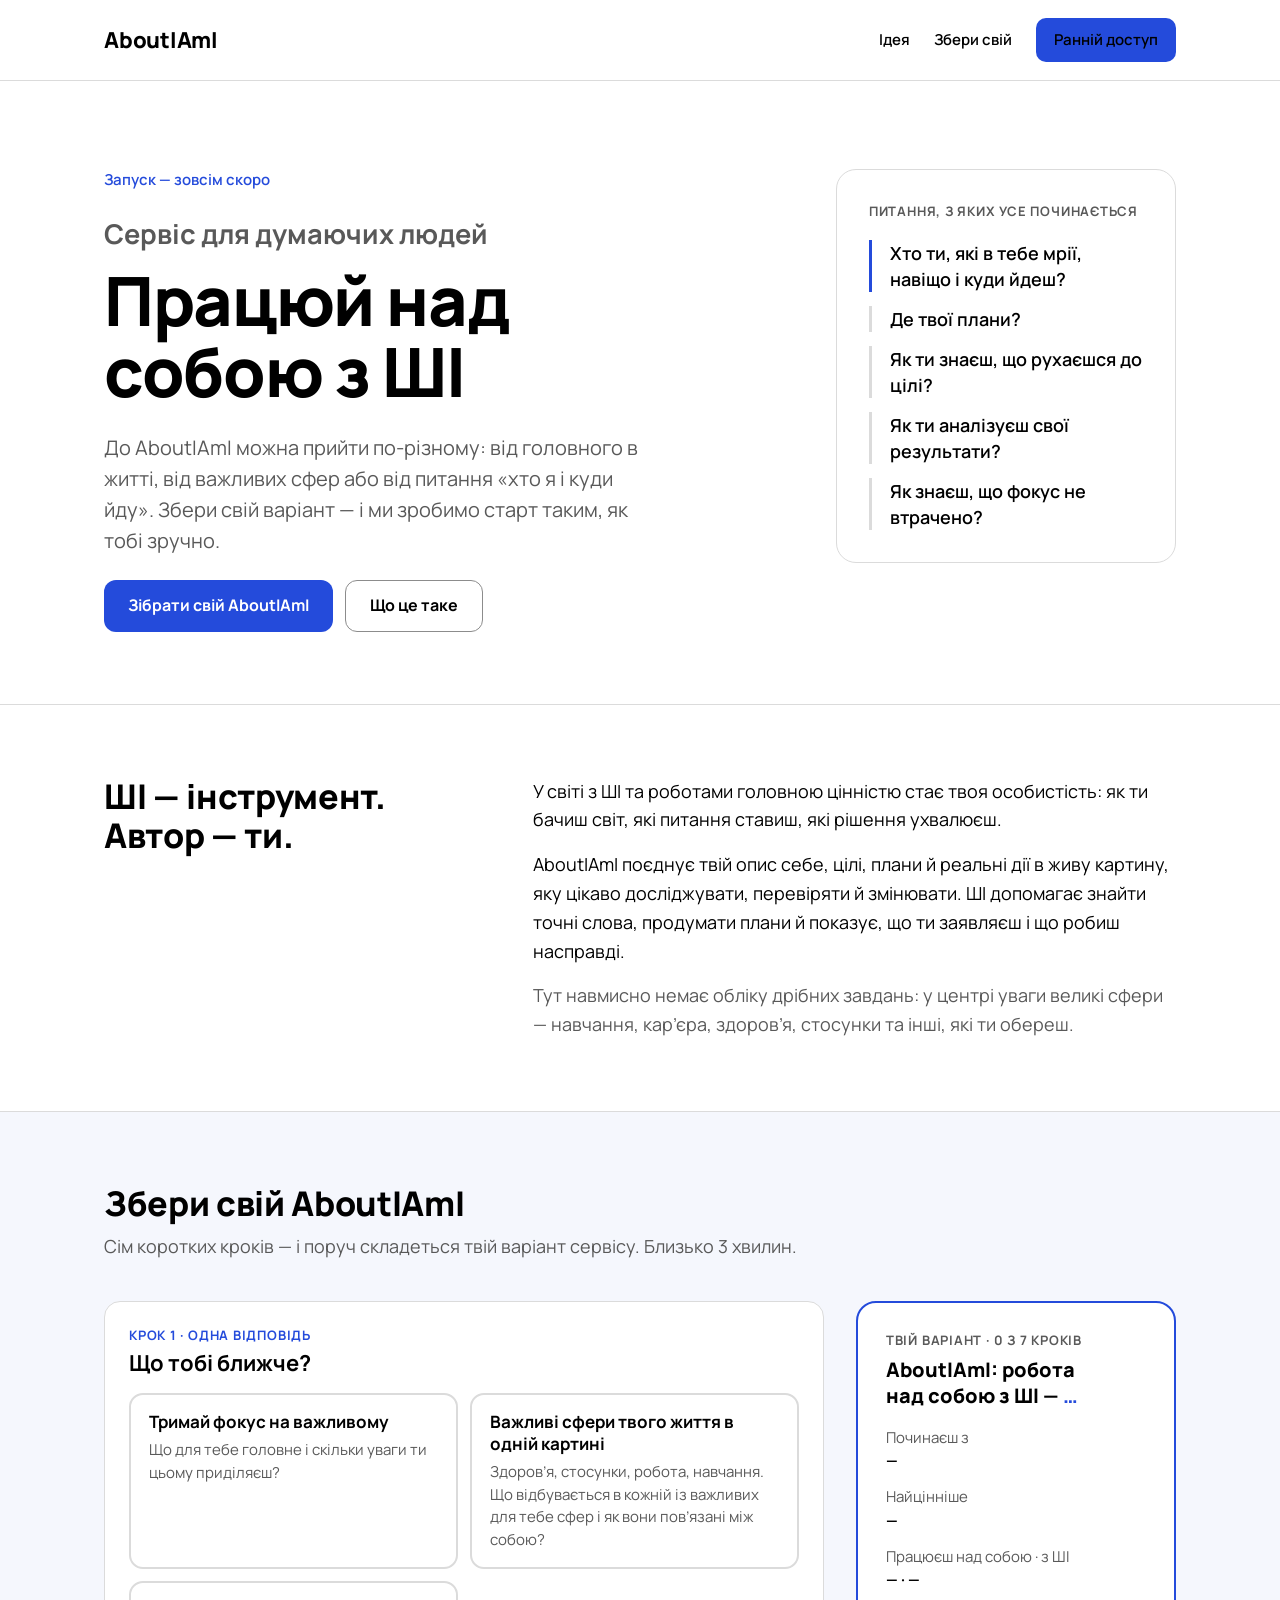
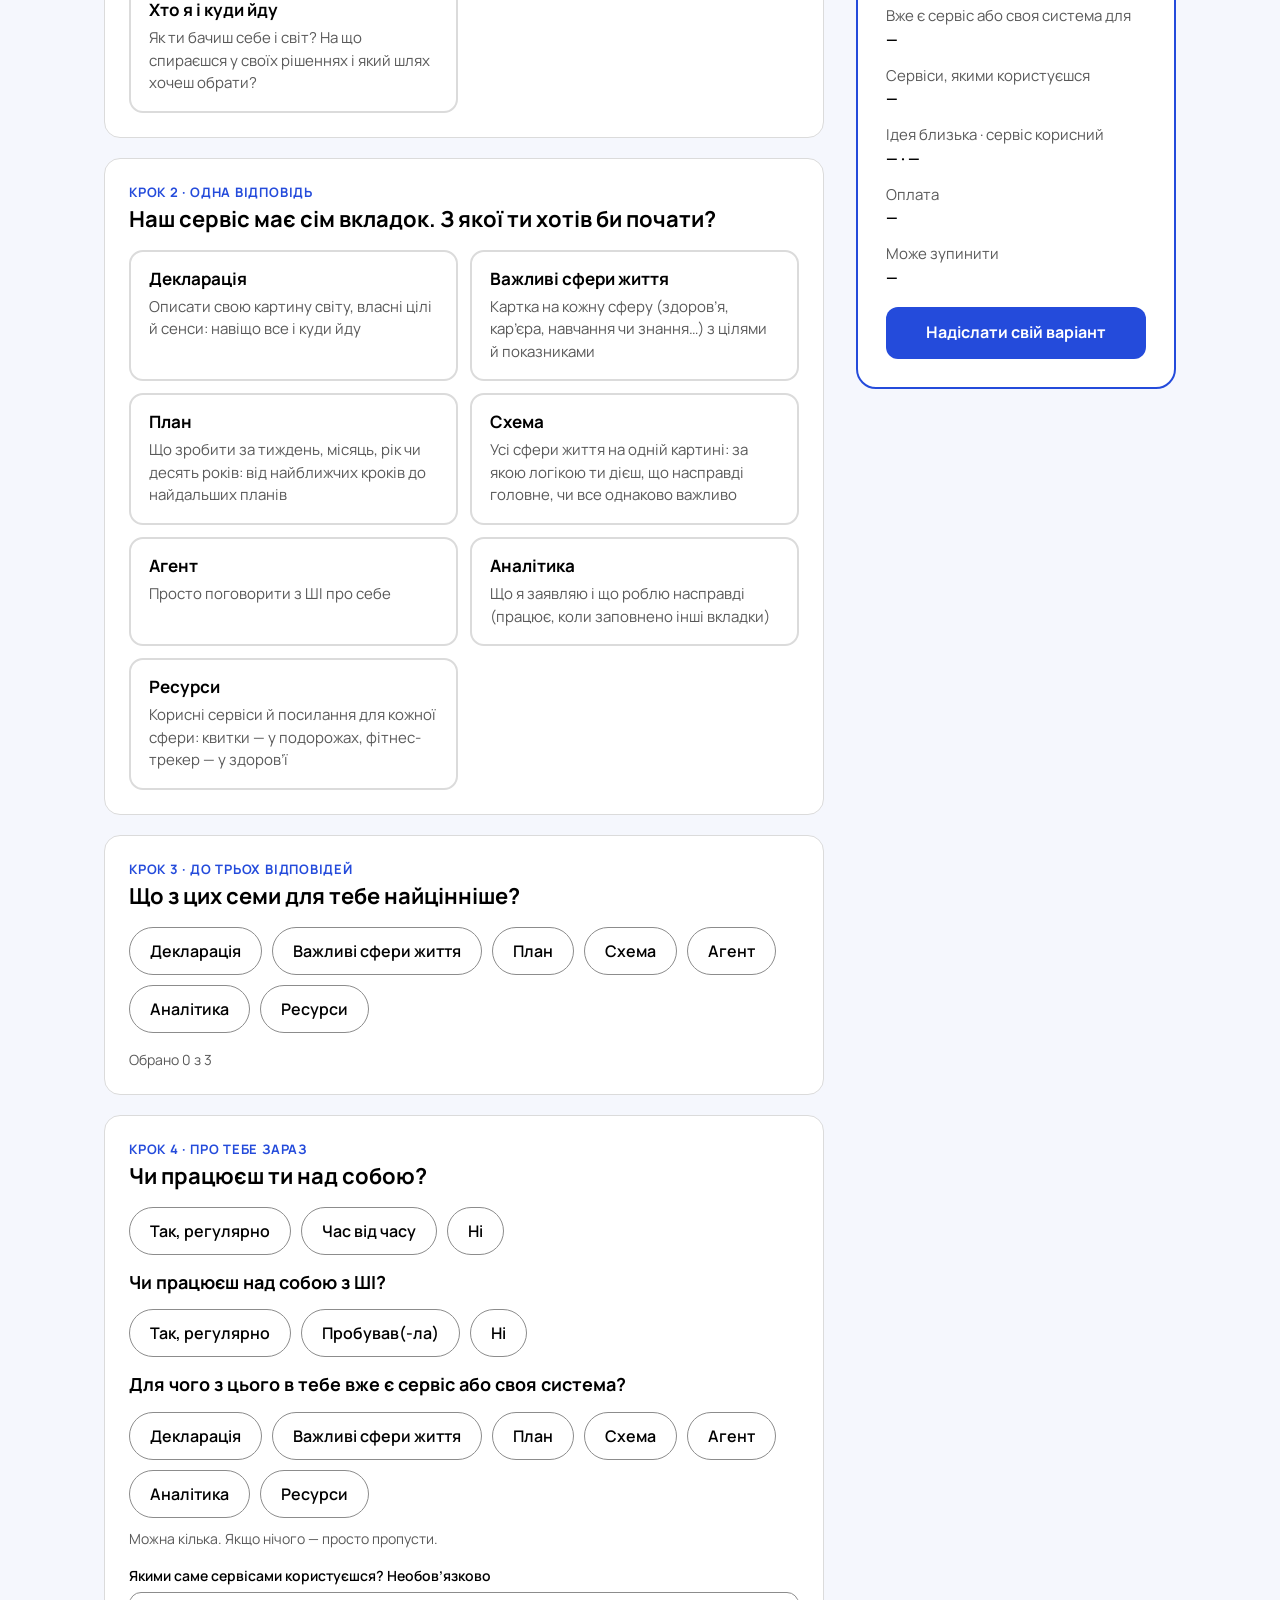
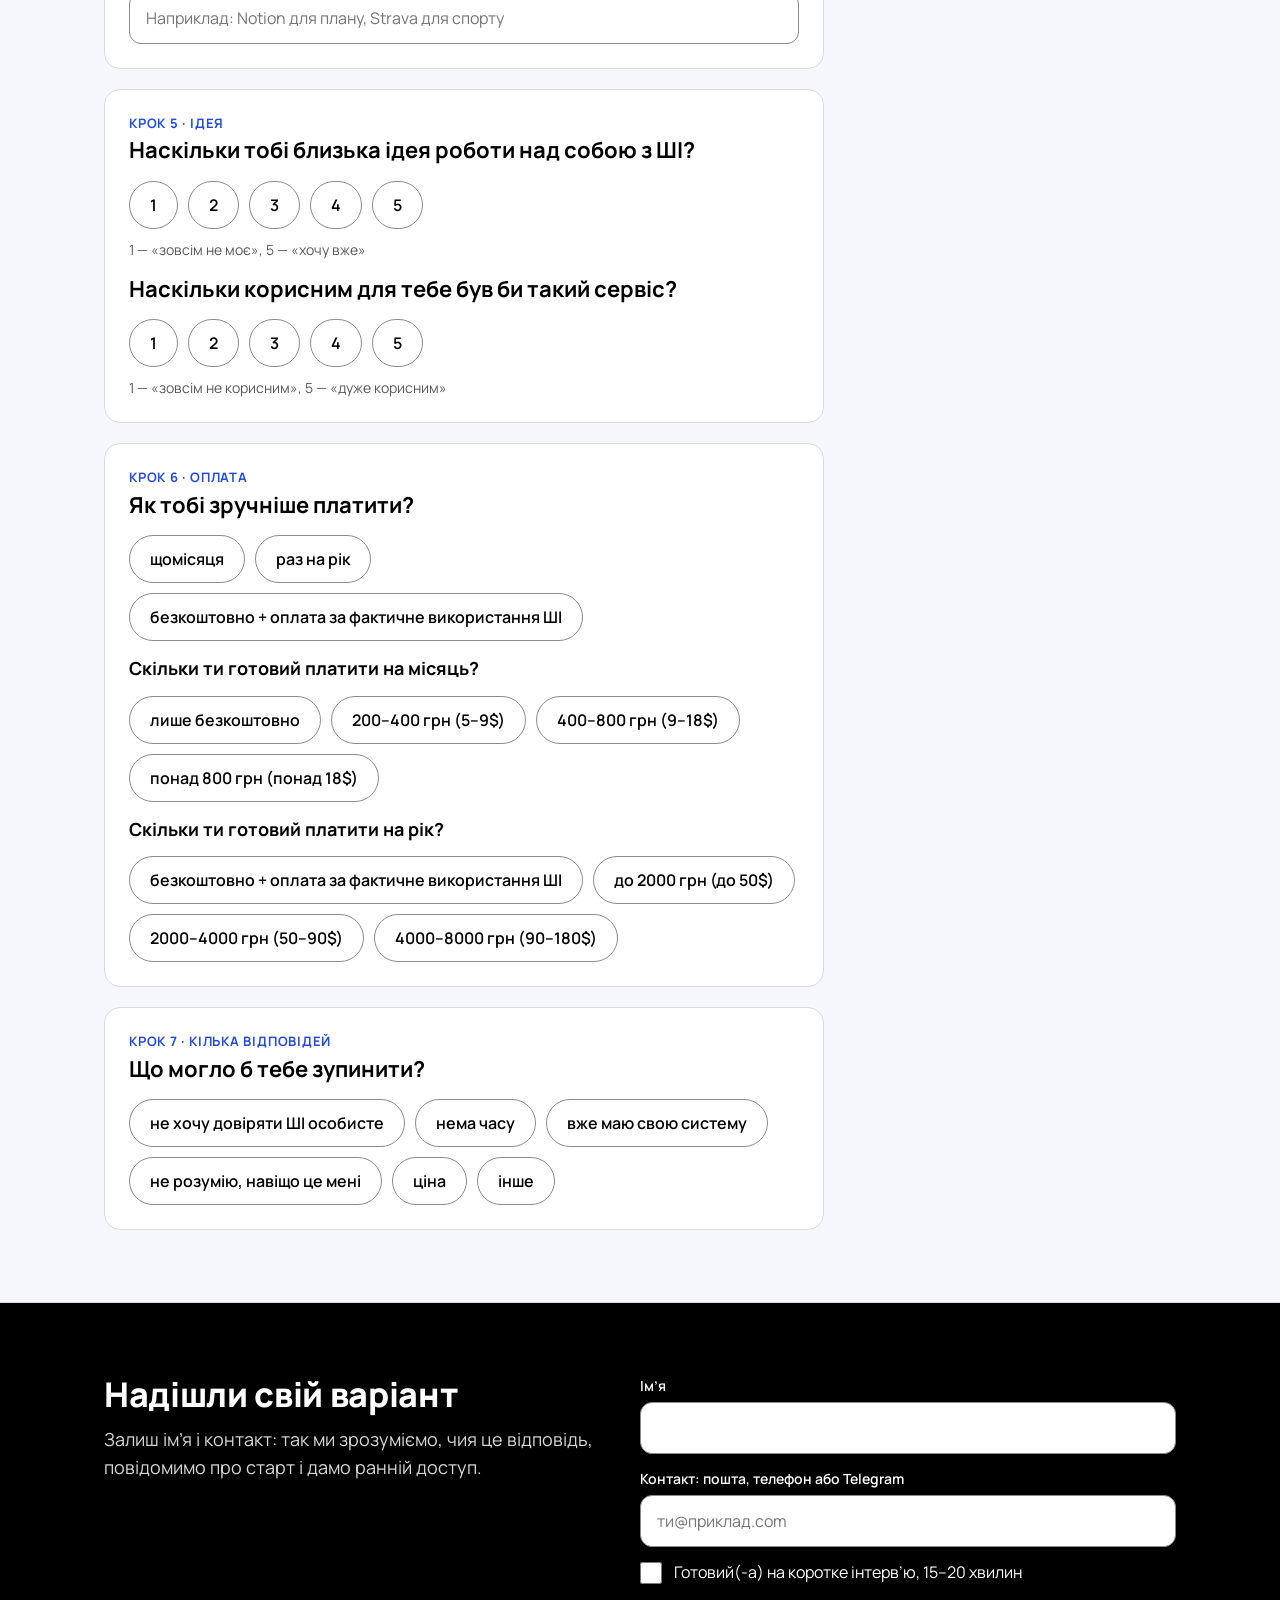
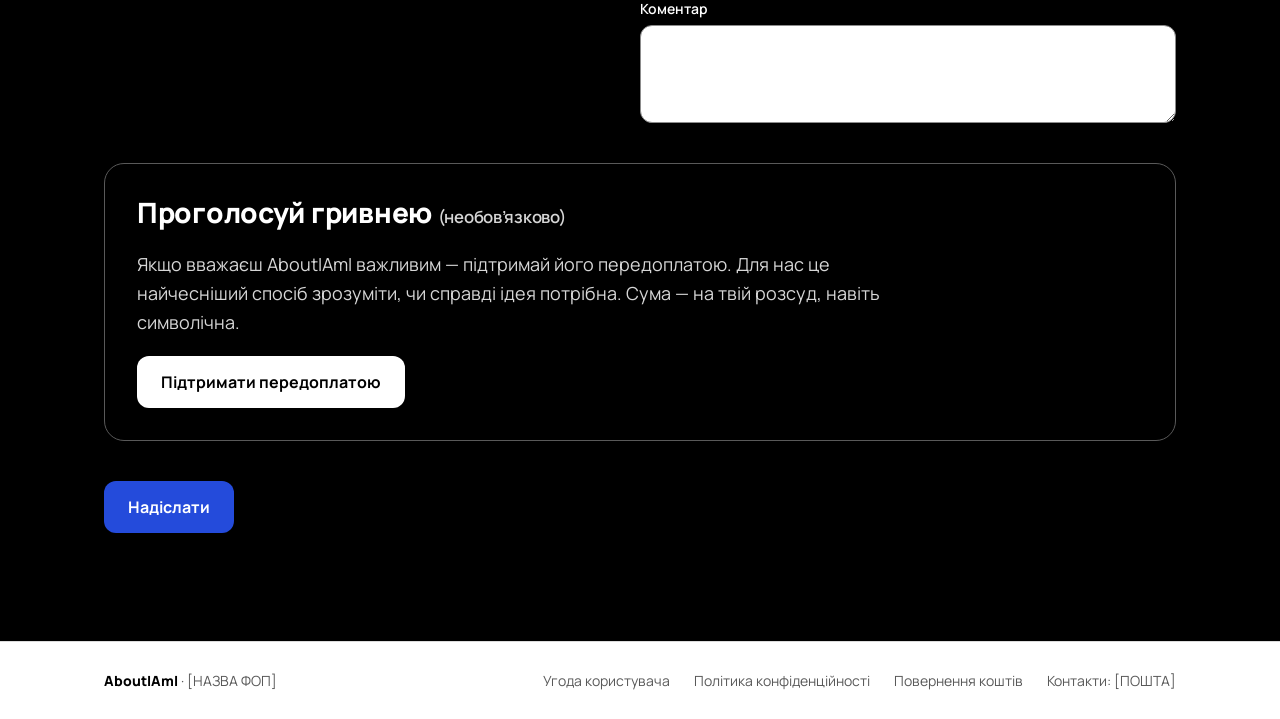
==== index.html @ 0b9e9962 "Add AboutIAmI landing page Co-Authored-By: Claude Fable 5.2 <noreply@anthropic.com> Claude-Session: " ====
<!doctype html>
<html lang="uk">
<head>
<meta charset="utf-8">
<meta name="viewport" content="width=device-width,initial-scale=1,viewport-fit=cover">
<meta name="description" content="AboutIAmI — сервіс роботи над собою з ШІ. Збери свій варіант за 3 хвилини.">
<style>[hidden]{display:none!important}img{max-width:100%}</style>
<title>Збери свій AboutIAmI</title>
<link rel="preconnect" href="https://fonts.googleapis.com">
<link rel="preconnect" href="https://fonts.gstatic.com" crossorigin>
<link rel="stylesheet" href="https://fonts.googleapis.com/css2?family=Manrope:wght@400;500;600;700;800&display=swap">
<style>
/* Одна колонка кроків + липка картка «Твій варіант» праворуч; чорна смуга відправки внизу. Один світлий вигляд, як у першій версії лендінгу. */
:root{
  color-scheme:light;
  --bg:#FFFFFF; --ink:#000000; --muted:#595959; --line:#DBDBDB; --line-strong:#8C8C8C;
  --accent:#244BDB; --accent-ink:#1A37A3; --accent-soft:#EEF2FD; --band:#F5F7FD;
  --danger:#C62828; --dark:#000000; --on-dark:#FFFFFF; --on-dark-muted:#D6D6D6; --dark-line:#595959;
  --ok:#1E7B4A;
  --font:"Manrope",system-ui,-apple-system,"Segoe UI",sans-serif;
}
*{box-sizing:border-box}
html{scroll-behavior:smooth}
@media (prefers-reduced-motion:reduce){html{scroll-behavior:auto}}
body{margin:0;background:var(--bg);color:var(--ink);font:16px/1.5 var(--font)}
a{color:var(--accent)}a:hover{color:var(--accent-ink)}
:focus-visible{outline:3px solid var(--accent);outline-offset:2px}
.wrap{max-width:1120px;margin:0 auto;padding-left:max(24px,env(safe-area-inset-left,0px));padding-right:max(24px,env(safe-area-inset-right,0px))}
h1,h2,h3,p{margin:0}
h1,h2,h3{text-wrap:balance}

.top{border-bottom:1px solid var(--line)}
.top .wrap{padding-block:18px;display:flex;flex-wrap:wrap;align-items:center;justify-content:space-between;gap:16px}
.logo{font-weight:800;font-size:22px;letter-spacing:-.01em;color:var(--ink);text-decoration:none}
.top nav{display:flex;flex-wrap:wrap;align-items:center;gap:24px;font-size:15px;font-weight:600}
.top nav a{color:var(--ink);text-decoration:none}
.btn{display:inline-flex;align-items:center;justify-content:center;min-height:52px;padding:0 24px;border-radius:12px;border:0;background:var(--accent);color:#FFFFFF;font:700 16px/1.2 var(--font);text-decoration:none;cursor:pointer}
.btn:hover{background:var(--accent-ink);color:#FFFFFF}
.btn.small{min-height:44px;padding:0 18px;border-radius:10px;font-size:15px;font-weight:600}
.btn.ghost{background:transparent;color:var(--ink);border:1px solid var(--line-strong)}
.btn.ghost:hover{background:var(--band);color:var(--ink)}
.btn[disabled]{opacity:.55;cursor:default}

.hero .wrap{padding-block:88px 72px;display:flex;flex-wrap:wrap;gap:56px;align-items:flex-start}
.hero-main{flex:999 1 520px;min-width:0;display:flex;flex-direction:column;gap:24px}
.eyebrow{font-size:15px;font-weight:600;color:var(--accent)}
.hero h1{font-size:clamp(40px,6vw,68px);line-height:1.05;font-weight:800;letter-spacing:-.02em}
.hero h1 span{display:block;margin-bottom:14px;font-size:.4em;line-height:1.3;font-weight:700;letter-spacing:0;color:var(--muted)}
.lead{font-size:20px;line-height:1.55;color:var(--muted);max-width:560px}
.row{display:flex;flex-wrap:wrap;gap:12px}
.qbox{flex:1 1 340px;min-width:0;border:1px solid var(--line);border-radius:20px;padding:32px;display:flex;flex-direction:column;gap:18px}
.label{font-size:13px;font-weight:700;letter-spacing:.06em;text-transform:uppercase;color:var(--muted)}
.qbox ul{margin:0;padding:0;list-style:none;display:flex;flex-direction:column;gap:14px;font-size:18px;line-height:1.45;font-weight:600}
.qbox li{padding-left:18px;border-left:3px solid var(--line)}
.qbox li:first-child{border-left-color:var(--accent)}

.idea{border-top:1px solid var(--line)}
.idea .wrap{padding-block:72px;display:flex;flex-wrap:wrap;gap:48px}
h2{font-size:34px;line-height:1.15;font-weight:800;letter-spacing:-.01em}
.idea h2{flex:1 1 300px}
.idea-text{flex:2 1 480px;min-width:0;display:flex;flex-direction:column;gap:16px;font-size:18px;line-height:1.6}
.muted{color:var(--muted)}

.build{background:var(--band);border-top:1px solid var(--line);border-bottom:1px solid var(--line)}
.build .wrap{padding-block:72px;display:flex;flex-direction:column;gap:40px}
.build-head{display:flex;flex-direction:column;gap:10px;max-width:720px}
.build-head p{font-size:18px;line-height:1.55;color:var(--muted)}
.cols{display:flex;flex-wrap:wrap;gap:32px;align-items:flex-start}
.steps{flex:999 1 560px;min-width:0;display:flex;flex-direction:column;gap:20px}
.step{background:var(--bg);border:1px solid var(--line);border-radius:16px;padding:24px;display:flex;flex-direction:column;gap:16px}
.step-k{font-size:13px;font-weight:700;letter-spacing:.06em;text-transform:uppercase;color:var(--accent);margin-bottom:4px}
h3{font-size:22px;line-height:1.25;font-weight:700}
h3.sub{font-size:18px}
.cards{display:grid;grid-template-columns:repeat(auto-fit,minmax(220px,1fr));gap:12px}
.card{min-height:44px;padding:16px 18px;border-radius:14px;font:inherit;text-align:left;cursor:pointer;display:flex;flex-direction:column;gap:6px;color:var(--ink);background:var(--bg);border:2px solid var(--line)}
.card strong{font-size:17px;line-height:1.3}
.card span{font-size:15px;line-height:1.5;color:var(--muted)}
.card[aria-pressed="true"]{background:var(--accent-soft);border-color:var(--accent)}
.chips{display:flex;flex-wrap:wrap;gap:10px}
.chip{min-height:48px;padding:8px 20px;border-radius:999px;font:600 16px/1.25 var(--font);cursor:pointer;background:var(--bg);color:var(--ink);border:1px solid var(--line-strong);text-align:left}
.chip[aria-pressed="true"]{background:var(--accent);color:#FFFFFF;border-color:var(--accent)}
.hint{font-size:14px;color:var(--muted)}
.desc{display:flex;flex-direction:column;gap:10px;font-size:16px;line-height:1.6;padding-top:4px}
.group{display:flex;flex-direction:column;gap:10px}

.mine{flex:1 1 320px;min-width:0;position:sticky;top:calc(24px + env(safe-area-inset-top,0px));background:var(--bg);border:2px solid var(--accent);border-radius:20px;padding:28px;display:flex;flex-direction:column;gap:18px}
.mine h3{font-size:20px;line-height:1.3;font-weight:800}
.mine dl{margin:0;display:flex;flex-direction:column;gap:14px;font-size:15px;line-height:1.45}
.mine dt{color:var(--muted)}
.mine dd{margin:2px 0 0;font-weight:700;overflow-wrap:anywhere}
.mine dd.warn{color:var(--danger)}

.send{background:var(--dark);color:var(--on-dark)}
.send .wrap{padding-block:72px;display:flex;flex-direction:column;gap:48px}
.send-top{display:flex;flex-wrap:wrap;gap:40px;align-items:flex-start}
.send-intro{flex:1 1 380px;min-width:0;display:flex;flex-direction:column;gap:12px}
.send-intro p{font-size:18px;line-height:1.55;color:var(--on-dark-muted)}
.send-all{display:flex;flex-direction:column;gap:40px}
.fields{flex:1 1 420px;min-width:0;display:flex;flex-direction:column;gap:14px}
.send-row{display:flex;flex-direction:column;gap:12px;align-items:flex-start}
.pay h2 .opt{font-size:.6em;font-weight:600;color:var(--on-dark-muted);white-space:nowrap}
.field{display:flex;flex-direction:column;gap:6px}
.field label{font-size:14px;font-weight:600}
.field input[type=text],.field textarea,.plain-input{min-height:52px;padding:12px 16px;border-radius:12px;border:1px solid var(--line-strong);background:#FFFFFF;color:#000000;font:inherit;font-size:16px;width:100%}
.field textarea{resize:vertical}
.field .err{font-size:14px;color:#FF8A80;font-weight:600}
.field input[aria-invalid="true"]{border:2px solid #FF8A80}
.check{display:flex;gap:12px;align-items:flex-start;font-size:16px;line-height:1.45;cursor:pointer}
.check input{width:22px;height:22px;margin:1px 0 0;flex:none;accent-color:var(--accent)}
.hp{position:absolute;left:-9999px;width:1px;height:1px;overflow:hidden}
.status{font-size:16px;font-weight:600;min-height:24px}
.status.ok{color:#8FE3B4}
.status.bad{color:#FF8A80}
.pay{border:1px solid var(--dark-line);border-radius:20px;padding:32px;display:flex;flex-direction:column;gap:20px}
.pay h2{font-size:28px;line-height:1.2}
.pay p{font-size:18px;line-height:1.6;color:var(--on-dark-muted);max-width:760px}
.btn.light{background:#FFFFFF;color:#000000}
.btn.light:hover{background:#E8E8E8;color:#000000}
.pay-form{display:flex;flex-wrap:wrap;gap:14px;align-items:flex-end}
.pay-form .field{flex:0 1 260px;min-width:0}
.pay .pay-thanks{font-size:20px;font-weight:700;color:#8FE3B4}

footer{border-top:1px solid var(--line)}
footer .wrap{padding-block:28px;display:flex;flex-wrap:wrap;gap:12px 28px;justify-content:space-between;font-size:14px;color:var(--muted)}
footer strong{color:var(--ink);font-weight:800}
footer nav{display:flex;flex-wrap:wrap;gap:12px 24px}
@media (max-width:640px){
  .hero .wrap{padding-block:48px 40px;gap:32px}
  .idea .wrap,.build .wrap,.send .wrap{padding-block:48px}
  h2{font-size:28px}
  .qbox,.pay,.mine{padding:22px}
  .step{padding:18px}
  .mine{position:static}
}
</style>

</head>
<body>
<header class="top">
  <div class="wrap">
    <a class="logo" href="#top">AboutIAmI</a>
    <nav aria-label="Розділи сторінки">
      <a href="#idea">Ідея</a>
      <a href="#build">Збери свій</a>
      <a class="btn small" href="#send">Ранній доступ</a>
    </nav>
  </div>
</header>

<main id="top">
  <section class="hero">
    <div class="wrap">
      <div class="hero-main">
        <p class="eyebrow">Запуск — зовсім скоро</p>
        <h1><span>Сервіс для думаючих людей</span>Працюй над собою з ШІ</h1>
        <p class="lead">До AboutIAmI можна прийти по-різному: від головного в житті, від важливих сфер або від питання «хто я і куди йду». Збери свій варіант — і ми зробимо старт таким, як тобі зручно.</p>
        <div class="row">
          <a class="btn" href="#build">Зібрати свій AboutIAmI</a>
          <a class="btn ghost" href="#idea">Що це таке</a>
        </div>
      </div>
      <div class="qbox">
        <p class="label">Питання, з яких усе починається</p>
        <ul>
          <li>Хто ти, які в тебе мрії, навіщо і куди йдеш?</li>
          <li>Де твої плани?</li>
          <li>Як ти знаєш, що рухаєшся до цілі?</li>
          <li>Як ти аналізуєш свої результати?</li>
          <li>Як знаєш, що фокус не втрачено?</li>
        </ul>
      </div>
    </div>
  </section>

  <section class="idea" id="idea">
    <div class="wrap">
      <h2>ШІ — інструмент.<br>Автор — ти.</h2>
      <div class="idea-text">
        <p>У світі з ШІ та роботами головною цінністю стає твоя особистість: як ти бачиш світ, які питання ставиш, які рішення ухвалюєш.</p>
        <p>AboutIAmI поєднує твій опис себе, цілі, плани й реальні дії в живу картину, яку цікаво досліджувати, перевіряти й змінювати. ШІ допомагає знайти точні слова, продумати плани й показує, що ти заявляєш і що робиш насправді.</p>
        <p class="muted">Тут навмисно немає обліку дрібних завдань: у центрі уваги великі сфери — навчання, кар’єра, здоров’я, стосунки та інші, які ти обереш.</p>
      </div>
    </div>
  </section>

  <section class="build" id="build">
    <div class="wrap">
      <div class="build-head">
        <h2>Збери свій AboutIAmI</h2>
        <p>Сім коротких кроків — і поруч складеться твій варіант сервісу. Близько 3 хвилин.</p>
      </div>
      <div class="cols">
        <div class="steps">

          <div class="step">
            <div><p class="step-k">Крок 1 · одна відповідь</p><h3>Що тобі ближче?</h3></div>
            <div class="cards" role="group" aria-label="Що тобі ближче" id="g-framing"></div>
            <div class="desc" id="framing-desc" hidden><p id="fd1"></p><p class="muted" id="fd2"></p></div>
          </div>

          <div class="step">
            <div><p class="step-k">Крок 2 · одна відповідь</p><h3>Наш сервіс має сім вкладок. З якої ти хотів би почати?</h3></div>
            <div class="cards" role="group" aria-label="Вкладка для старту" id="g-start"></div>
          </div>

          <div class="step">
            <div><p class="step-k">Крок 3 · до трьох відповідей</p><h3>Що з цих семи для тебе найцінніше?</h3></div>
            <div class="chips" role="group" aria-label="Найцінніше" id="g-values"></div>
            <p class="hint">Обрано <span id="values-count">0</span> з 3</p>
          </div>

          <div class="step">
            <div><p class="step-k">Крок 4 · про тебе зараз</p><h3>Чи працюєш ти над собою?</h3></div>
            <div class="chips" role="group" aria-label="Чи працюєш над собою" id="g-work"></div>
            <h3 class="sub">Чи працюєш над собою з ШІ?</h3>
            <div class="chips" role="group" aria-label="Чи працюєш над собою з ШІ" id="g-workai"></div>
            <h3 class="sub">Для чого з цього в тебе вже є сервіс або своя система?</h3>
            <div class="group">
              <div class="chips" role="group" aria-label="Для чого вже є сервіс" id="g-have"></div>
              <p class="hint">Можна кілька. Якщо нічого — просто пропусти.</p>
            </div>
            <div class="field">
              <label for="have-text" class="hint" style="font-weight:600;color:var(--ink)">Якими саме сервісами користуєшся? Необов’язково</label>
              <input class="plain-input" id="have-text" type="text" maxlength="300" placeholder="Наприклад: Notion для плану, Strava для спорту" autocomplete="off">
            </div>
          </div>

          <div class="step">
            <div><p class="step-k">Крок 5 · ідея</p><h3>Наскільки тобі близька ідея роботи над собою з ШІ?</h3></div>
            <div class="group">
              <div class="chips" role="group" aria-label="Близькість ідеї від 1 до 5" id="g-close"></div>
              <p class="hint">1 — «зовсім не моє», 5 — «хочу вже»</p>
            </div>
            <h3>Наскільки корисним для тебе був би такий сервіс?</h3>
            <div class="group">
              <div class="chips" role="group" aria-label="Корисність сервісу від 1 до 5" id="g-useful"></div>
              <p class="hint">1 — «зовсім не корисним», 5 — «дуже корисним»</p>
            </div>
          </div>

          <div class="step">
            <div><p class="step-k">Крок 6 · оплата</p><h3>Як тобі зручніше платити?</h3></div>
            <div class="chips" role="group" aria-label="Як зручніше платити" id="g-payhow"></div>
            <h3 class="sub">Скільки ти готовий платити на місяць?</h3>
            <div class="chips" role="group" aria-label="Скільки на місяць" id="g-paymonth"></div>
            <h3 class="sub">Скільки ти готовий платити на рік?</h3>
            <div class="chips" role="group" aria-label="Скільки на рік" id="g-payyear"></div>
          </div>

          <div class="step">
            <div><p class="step-k">Крок 7 · кілька відповідей</p><h3>Що могло б тебе зупинити?</h3></div>
            <div class="chips" role="group" aria-label="Що могло б зупинити" id="g-stops"></div>
          </div>

        </div>

        <aside class="mine" aria-label="Твій варіант">
          <div>
            <p class="label" style="margin-bottom:6px">Твій варіант · <span id="done-count">0</span> з 7 кроків</p>
            <h3>AboutIAmI: робота над собою з ШІ — <span id="sum-framing" style="color:var(--accent)">…</span></h3>
          </div>
          <dl>
            <div><dt>Починаєш з</dt><dd id="sum-start">—</dd></div>
            <div><dt>Найцінніше</dt><dd id="sum-values">—</dd></div>
            <div><dt>Працюєш над собою · з ШІ</dt><dd id="sum-work">—</dd></div>
            <div><dt>Вже є сервіс або своя система для</dt><dd id="sum-have">—</dd></div>
            <div><dt>Сервіси, якими користуєшся</dt><dd id="sum-havetext">—</dd></div>
            <div><dt>Ідея близька · сервіс корисний</dt><dd id="sum-scales">—</dd></div>
            <div><dt>Оплата</dt><dd id="sum-pay">—</dd></div>
            <div><dt>Може зупинити</dt><dd id="sum-stops">—</dd></div>
          </dl>
          <a class="btn" href="#send">Надіслати свій варіант</a>
        </aside>
      </div>
    </div>
  </section>

  <section class="send" id="send">
    <div class="wrap">
      <form class="send-all" id="send-form" novalidate>
      <div class="send-top">
        <div class="send-intro">
          <h2>Надішли свій варіант</h2>
          <p>Залиш ім’я і контакт: так ми зрозуміємо, чия це відповідь, повідомимо про старт і дамо ранній доступ.</p>
        </div>
        <div class="fields">
          <div class="field">
            <label for="name">Ім’я</label>
            <input id="name" type="text" maxlength="120" autocomplete="name" aria-describedby="name-err">
            <span class="err" id="name-err" hidden>Напиши, як до тебе звертатися.</span>
          </div>
          <div class="field">
            <label for="contact">Контакт: пошта, телефон або Telegram</label>
            <input id="contact" type="text" maxlength="160" placeholder="ти@приклад.com" autocomplete="email" aria-describedby="contact-err">
            <span class="err" id="contact-err" hidden>Залиш контакт, щоб ми могли з тобою зв’язатися.</span>
          </div>
          <label class="check" for="interview">
            <input id="interview" type="checkbox">
            <span>Готовий(-а) на коротке інтерв’ю, 15–20 хвилин</span>
          </label>
          <div class="field">
            <label for="comment">Коментар</label>
            <textarea id="comment" rows="3" maxlength="2000"></textarea>
          </div>
          <div class="hp" aria-hidden="true"><label for="website">Не заповнюй це поле</label><input id="website" type="text" tabindex="-1" autocomplete="off"></div>
        </div>
      </div>

      <div class="pay">
        <h2>Проголосуй гривнею <span class="opt">(необов’язково)</span></h2>
        <p>Якщо вважаєш AboutIAmI важливим — підтримай його передоплатою. Для нас це найчесніший спосіб зрозуміти, чи справді ідея потрібна. Сума — на твій розсуд, навіть символічна.</p>
        <div id="pay-start"><button class="btn light" type="button" id="pay-open">Підтримати передоплатою</button></div>
        <div class="pay-form" id="pay-form" hidden>
          <div class="field">
            <label for="pay-amount">Сума, грн</label>
            <input id="pay-amount" type="text" inputmode="numeric" maxlength="7" autocomplete="off" aria-describedby="pay-err">
            <span class="err" id="pay-err" hidden>Вкажи суму в гривнях — число більше нуля.</span>
          </div>
          <div><button class="btn light" type="button" id="pay-go">Оплатити</button></div>
        </div>
        <p class="pay-thanks" id="pay-thanks" role="status" hidden>Дякуємо! Ваша спроба оплатити зарахована як голос гривнею! Гроші не списано.</p>
      </div>

      <div class="send-row">
        <button class="btn" type="submit" id="send-btn">Надіслати</button>
        <p class="status" id="status" role="status" aria-live="polite"></p>
      </div>
      </form>
    </div>
  </section>
</main>

<footer>
  <div class="wrap">
    <span><strong>AboutIAmI</strong><span id="legal-name"></span></span>
    <nav aria-label="Документи" id="legal-links"></nav>
  </div>
</footer>

<script>
(function () {
  'use strict';

  /* ---------- Налаштування: заповнити перед розсилкою ---------- */
  var CONFIG = {
    ENDPOINT: 'https://script.google.com/macros/s/AKfycbwK3n_kcmtVz4meZ-8Hw1JNX2TWKXMJi_lQ8Pqp0Q7HlGuV0cG11Cv0HiQI3QVtG9zjYw/exec',     // адреса скрипта Google Таблиці (…/exec). Поки порожньо — відповіді не зберігаються.
    LEGAL_NAME: '',   // назва ФОП
    TERMS_URL: '',    // угода користувача
    PRIVACY_URL: '',  // політика конфіденційності
    REFUND_URL: '',   // повернення коштів
    EMAIL: ''         // пошта для звʼязку
  };

  /* Мітка групи в посиланні: …/#friends або …/?g=friends */
  var GROUPS = { friends: 'Друзі та близькі', target: 'Цільова аудиторія', general: 'Загальна вибірка', investors: 'Інвестори і партнери' };

  var FRAMINGS = [
    { id: 'focus', label: 'Тримай фокус на важливому',
      question: 'Що для тебе головне і скільки уваги ти цьому приділяєш?',
      d1: 'Ми створюємо AboutIAmI, щоб допомогти тобі визначати власні пріоритети й тримати їх у полі зору. Тут ти описуєш, хто ти й куди хочеш рухатися, визначаєш важливі сфери життя та складаєш план від найближчих кроків до далеких цілей.',
      d2: 'ШІ допомагає зібрати це в цілісну картину й за твоїми записами побачити, як щоденні дії відповідають тому, що ти вважаєш важливим. Ти осмислюєш свій рух і вирішуєш, на чому зосередитися далі.' },
    { id: 'spheres', label: 'Важливі сфери твого життя в одній картині',
      question: 'Здоров’я, стосунки, робота, навчання. Що відбувається в кожній із важливих для тебе сфер і як вони пов’язані між собою?',
      d1: 'Ми створюємо AboutIAmI, де ти збираєш ці сфери в одну картину, визначаєш їхні пріоритети, ставиш цілі та ведеш план від найближчих кроків до далеких задумів. Основою стає твоє бачення себе: хто ти, що для тебе важливо й куди хочеш рухатися.',
      d2: 'ШІ допомагає осмислювати ці зв’язки та за твоїми записами зіставляти наміри з діями й результатами. Ти бачиш зміни та вирішуєш, які сфери потребують уваги.' },
    { id: 'who', label: 'Хто я і куди йду',
      question: 'Як ти бачиш себе і світ? На що спираєшся у своїх рішеннях і який шлях хочеш обрати?',
      d1: 'Ми створюємо AboutIAmI, де ти формулюєш власну декларацію: свій світогляд, цінності й напрям руху. Пов’язуєш це з важливими сферами життя, визначаєш пріоритети та складаєш план від найближчих кроків до далеких цілей.',
      d2: 'ШІ допомагає уточнювати думки й за твоїми записами досліджувати, як твоє бачення проявляється в діях і результатах. З досвідом ти можеш переглядати свої переконання, уточнювати план і повертати увагу до важливого.' }
  ];
  var TABS = [
    { label: 'Декларація', desc: 'Описати свою картину світу, власні цілі й сенси: навіщо все і куди йду' },
    { label: 'Важливі сфери життя', desc: 'Картка на кожну сферу (здоров’я, кар’єра, навчання чи знання…) з цілями й показниками' },
    { label: 'План', desc: 'Що зробити за тиждень, місяць, рік чи десять років: від найближчих кроків до найдальших планів' },
    { label: 'Схема', desc: 'Усі сфери життя на одній картині: за якою логікою ти дієш, що насправді головне, чи все однаково важливо' },
    { label: 'Агент', desc: 'Просто поговорити з ШІ про себе' },
    { label: 'Аналітика', desc: 'Що я заявляю і що роблю насправді (працює, коли заповнено інші вкладки)' },
    { label: 'Ресурси', desc: 'Корисні сервіси й посилання для кожної сфери: квитки — у подорожах, фітнес-трекер — у здоров’ї' }
  ];
  var TAB_LABELS = TABS.map(function (t) { return t.label; });
  var WORK = ['Так, регулярно', 'Час від часу', 'Ні'];
  var WORK_AI = ['Так, регулярно', 'Пробував(-ла)', 'Ні'];
  var STOPS = ['не хочу довіряти ШІ особисте', 'нема часу', 'вже маю свою систему', 'не розумію, навіщо це мені', 'ціна', 'інше'];
  var PAY_HOW = ['щомісяця', 'раз на рік', 'безкоштовно + оплата за фактичне використання ШІ'];
  var PAY_MONTH = ['лише безкоштовно', '200–400 грн (5–9$)', '400–800 грн (9–18$)', 'понад 800 грн (понад 18$)'];
  var PAY_YEAR = ['безкоштовно + оплата за фактичне використання ШІ', 'до 2000 грн (до 50$)', '2000–4000 грн (50–90$)', '4000–8000 грн (90–180$)'];

  var st = { framing: null, start: null, values: [], work: null, workAI: null, have: [], stops: [],
             close: null, useful: null, payHow: null, payMonth: null, payYear: null };
  var sending = false, sent = false, vote = null;

  var $ = function (id) { return document.getElementById(id); };

  /* група з посилання — запамʼятовуємо одразу, бо далі хеш міняють якорі сторінки */
  var group = (function () {
    var key = '';
    try { key = new URLSearchParams(location.search).get('g') || ''; } catch (e) {}
    if (!key) key = (location.hash || '').replace('#', '');
    key = key.toLowerCase();
    if (!GROUPS[key]) { try { key = sessionStorage.getItem('aboutiami-group') || ''; } catch (e) { key = ''; } }
    if (GROUPS[key]) { try { sessionStorage.setItem('aboutiami-group', key); } catch (e) {} return GROUPS[key]; }
    return 'Без мітки';
  })();

  function makeButtons(hostId, items, cls, isOn, onPick) {
    var host = $(hostId);
    items.forEach(function (item) {
      var b = document.createElement('button');
      b.type = 'button';
      b.className = cls;
      b.setAttribute('aria-pressed', 'false');
      if (cls === 'card') {
        var s = document.createElement('strong'); s.textContent = item.label; b.appendChild(s);
        var d = document.createElement('span'); d.textContent = item.sub; b.appendChild(d);
      } else {
        b.textContent = String(item.label);
      }
      b.addEventListener('click', function () { onPick(item.value); render(); });
      host.appendChild(b);
      b._isOn = function () { return isOn(item.value); };
    });
  }
  function single(hostId, list, key) {
    makeButtons(hostId, list.map(function (v) { return { label: v, value: v }; }), 'chip',
      function (v) { return st[key] === v; },
      function (v) { st[key] = st[key] === v ? null : v; });
  }
  function multi(hostId, list, key, max) {
    makeButtons(hostId, list.map(function (v) { return { label: v, value: v }; }), 'chip',
      function (v) { return st[key].indexOf(v) !== -1; },
      function (v) {
        var i = st[key].indexOf(v);
        if (i !== -1) st[key].splice(i, 1);
        else if (!max || st[key].length < max) st[key].push(v);
      });
  }

  makeButtons('g-framing', FRAMINGS.map(function (f) { return { label: f.label, sub: f.question, value: f.id }; }), 'card',
    function (v) { return st.framing === v; }, function (v) { st.framing = st.framing === v ? null : v; });
  makeButtons('g-start', TABS.map(function (t) { return { label: t.label, sub: t.desc, value: t.label }; }), 'card',
    function (v) { return st.start === v; }, function (v) { st.start = st.start === v ? null : v; });
  multi('g-values', TAB_LABELS, 'values', 3);
  single('g-work', WORK, 'work');
  single('g-workai', WORK_AI, 'workAI');
  multi('g-have', TAB_LABELS, 'have', 0);
  multi('g-stops', STOPS, 'stops', 0);
  single('g-close', [1, 2, 3, 4, 5], 'close');
  single('g-useful', [1, 2, 3, 4, 5], 'useful');
  single('g-payhow', PAY_HOW, 'payHow');
  single('g-paymonth', PAY_MONTH, 'payMonth');
  single('g-payyear', PAY_YEAR, 'payYear');

  function framingObj() {
    for (var i = 0; i < FRAMINGS.length; i++) if (FRAMINGS[i].id === st.framing) return FRAMINGS[i];
    return null;
  }
  function payList() {
    return [st.payHow, st.payMonth ? st.payMonth + ' на місяць' : null, st.payYear ? st.payYear + ' на рік' : null]
      .filter(function (x) { return x; });
  }
  function doneCount() {
    return [st.framing !== null, st.start !== null, st.values.length > 0,
            st.work !== null && st.workAI !== null,
            st.close !== null && st.useful !== null,
            st.payHow !== null || st.payMonth !== null || st.payYear !== null,
            st.stops.length > 0]
      .filter(function (x) { return x; }).length;
  }

  function render() {
    Array.prototype.forEach.call(document.querySelectorAll('.card,.chip'), function (b) {
      if (b._isOn) b.setAttribute('aria-pressed', b._isOn() ? 'true' : 'false');
    });
    var f = framingObj();
    $('framing-desc').hidden = !f;
    $('fd1').textContent = f ? f.d1 : '';
    $('fd2').textContent = f ? f.d2 : '';
    $('sum-framing').textContent = f ? f.label.toLowerCase() : '…';
    $('values-count').textContent = String(st.values.length);
    $('done-count').textContent = String(doneCount());
    $('sum-start').textContent = st.start || '—';
    $('sum-values').textContent = st.values.length ? st.values.join(', ') : '—';
    $('sum-work').textContent = (st.work || '—') + ' · ' + (st.workAI || '—');
    $('sum-have').textContent = st.have.length ? st.have.join(', ') : '—';
    $('sum-havetext').textContent = $('have-text').value.trim() || '—';
    var stops = $('sum-stops');
    stops.textContent = st.stops.length ? st.stops.join(', ') : '—';
    stops.className = st.stops.length ? 'warn' : '';
    $('sum-scales').textContent = (st.close !== null ? st.close + '/5' : '—') + ' · ' + (st.useful !== null ? st.useful + '/5' : '—');
    var pay = payList();
    $('sum-pay').textContent = pay.length ? pay.join(' · ') : '—';
  }

  /* ---------- Відправка ---------- */
  function setStatus(text, kind) {
    var s = $('status');
    s.textContent = text;
    s.className = 'status' + (kind ? ' ' + kind : '');
  }
  function check(id, errId) {
    var el = $(id), ok = el.value.trim().length > 1;
    el.setAttribute('aria-invalid', ok ? 'false' : 'true');
    $(errId).hidden = ok;
    return ok;
  }
  function payload() {
    var f = framingObj();
    return {
      group: group,
      name: $('name').value.trim(),
      contact: $('contact').value.trim(),
      interview: $('interview').checked ? 'Так' : 'Ні',
      comment: $('comment').value.trim(),
      framing: f ? f.label : '',
      start: st.start || '',
      values: st.values.join(', '),
      work: st.work || '',
      workAI: st.workAI || '',
      have: st.have.join(', '),
      haveText: $('have-text').value.trim(),
      stops: st.stops.join(', '),
      close: st.close !== null ? st.close : '',
      useful: st.useful !== null ? st.useful : '',
      payHow: st.payHow || '',
      payMonth: st.payMonth || '',
      payYear: st.payYear || '',
      steps: doneCount() + ' з 7',
      vote: vote !== null ? vote : '',
      website: $('website').value
    };
  }
  $('send-form').addEventListener('submit', function (e) {
    e.preventDefault();
    if (sending || sent) return;
    var okName = check('name', 'name-err'), okContact = check('contact', 'contact-err');
    if (!okName || !okContact) {
      setStatus('', '');
      $(okName ? 'contact' : 'name').focus();
      return;
    }
    if (!CONFIG.ENDPOINT) {
      setStatus('Запис відповідей ще не підключено: цю відповідь не збережено.', 'bad');
      return;
    }
    sending = true;
    $('send-btn').disabled = true;
    setStatus('Надсилаємо…', '');
    fetch(CONFIG.ENDPOINT, {
      method: 'POST',
      headers: { 'Content-Type': 'text/plain;charset=utf-8' },
      body: JSON.stringify(payload())
    }).then(function (r) { return r.json(); }).then(function (res) {
      if (!res || !res.ok) throw new Error('not ok');
      sent = true;
      $('send-btn').textContent = 'Надіслано';
      setStatus('Дякуємо! Твій варіант у нас.', 'ok');
    }).catch(function () {
      sending = false;
      $('send-btn').disabled = false;
      setStatus('Не вдалося надіслати. Перевір інтернет і натисни ще раз.', 'bad');
    });
  });
  $('have-text').addEventListener('input', render);
  ['name', 'contact'].forEach(function (id) {
    $(id).addEventListener('input', function () {
      if ($(id).getAttribute('aria-invalid') === 'true') check(id, id + '-err');
    });
  });

  /* ---------- Передоплата і підвал ---------- */
  (function () {
    /* Голос гривнею: гроші не списуються, записуємо лише суму, яку людина була готова заплатити */
    $('pay-open').addEventListener('click', function () {
      $('pay-start').hidden = true;
      $('pay-form').hidden = false;
      $('pay-amount').focus();
    });
    $('pay-amount').addEventListener('keydown', function (e) {
      if (e.key === 'Enter') { e.preventDefault(); $('pay-go').click(); }
    });
    $('pay-go').addEventListener('click', function () {
      var raw = $('pay-amount').value.replace(/[\s,.]/g, '');
      var ok = /^\d+$/.test(raw) && parseInt(raw, 10) > 0;
      $('pay-amount').setAttribute('aria-invalid', ok ? 'false' : 'true');
      $('pay-err').hidden = ok;
      if (!ok) { $('pay-amount').focus(); return; }
      vote = parseInt(raw, 10);
      $('pay-form').hidden = true;
      $('pay-thanks').hidden = false;
      if (CONFIG.ENDPOINT) {
        fetch(CONFIG.ENDPOINT, {
          method: 'POST',
          headers: { 'Content-Type': 'text/plain;charset=utf-8' },
          body: JSON.stringify({ type: 'vote', amount: vote, group: group,
            name: $('name').value.trim(), contact: $('contact').value.trim(), website: $('website').value })
        }).catch(function () {});
      }
    });
    $('legal-name').textContent = ' · ' + (CONFIG.LEGAL_NAME || '[НАЗВА ФОП]');
    var links = [['Угода користувача', CONFIG.TERMS_URL], ['Політика конфіденційності', CONFIG.PRIVACY_URL], ['Повернення коштів', CONFIG.REFUND_URL]];
    var host = $('legal-links');
    links.forEach(function (l) {
      var el;
      if (l[1]) { el = document.createElement('a'); el.href = l[1]; el.target = '_blank'; el.rel = 'noopener'; }
      else { el = document.createElement('span'); }
      el.textContent = l[0];
      host.appendChild(el);
    });
    var c = document.createElement('span');
    c.textContent = 'Контакти: ' + (CONFIG.EMAIL || '[ПОШТА]');
    host.appendChild(c);
  })();

  render();
})();
</script>
</body>
</html>
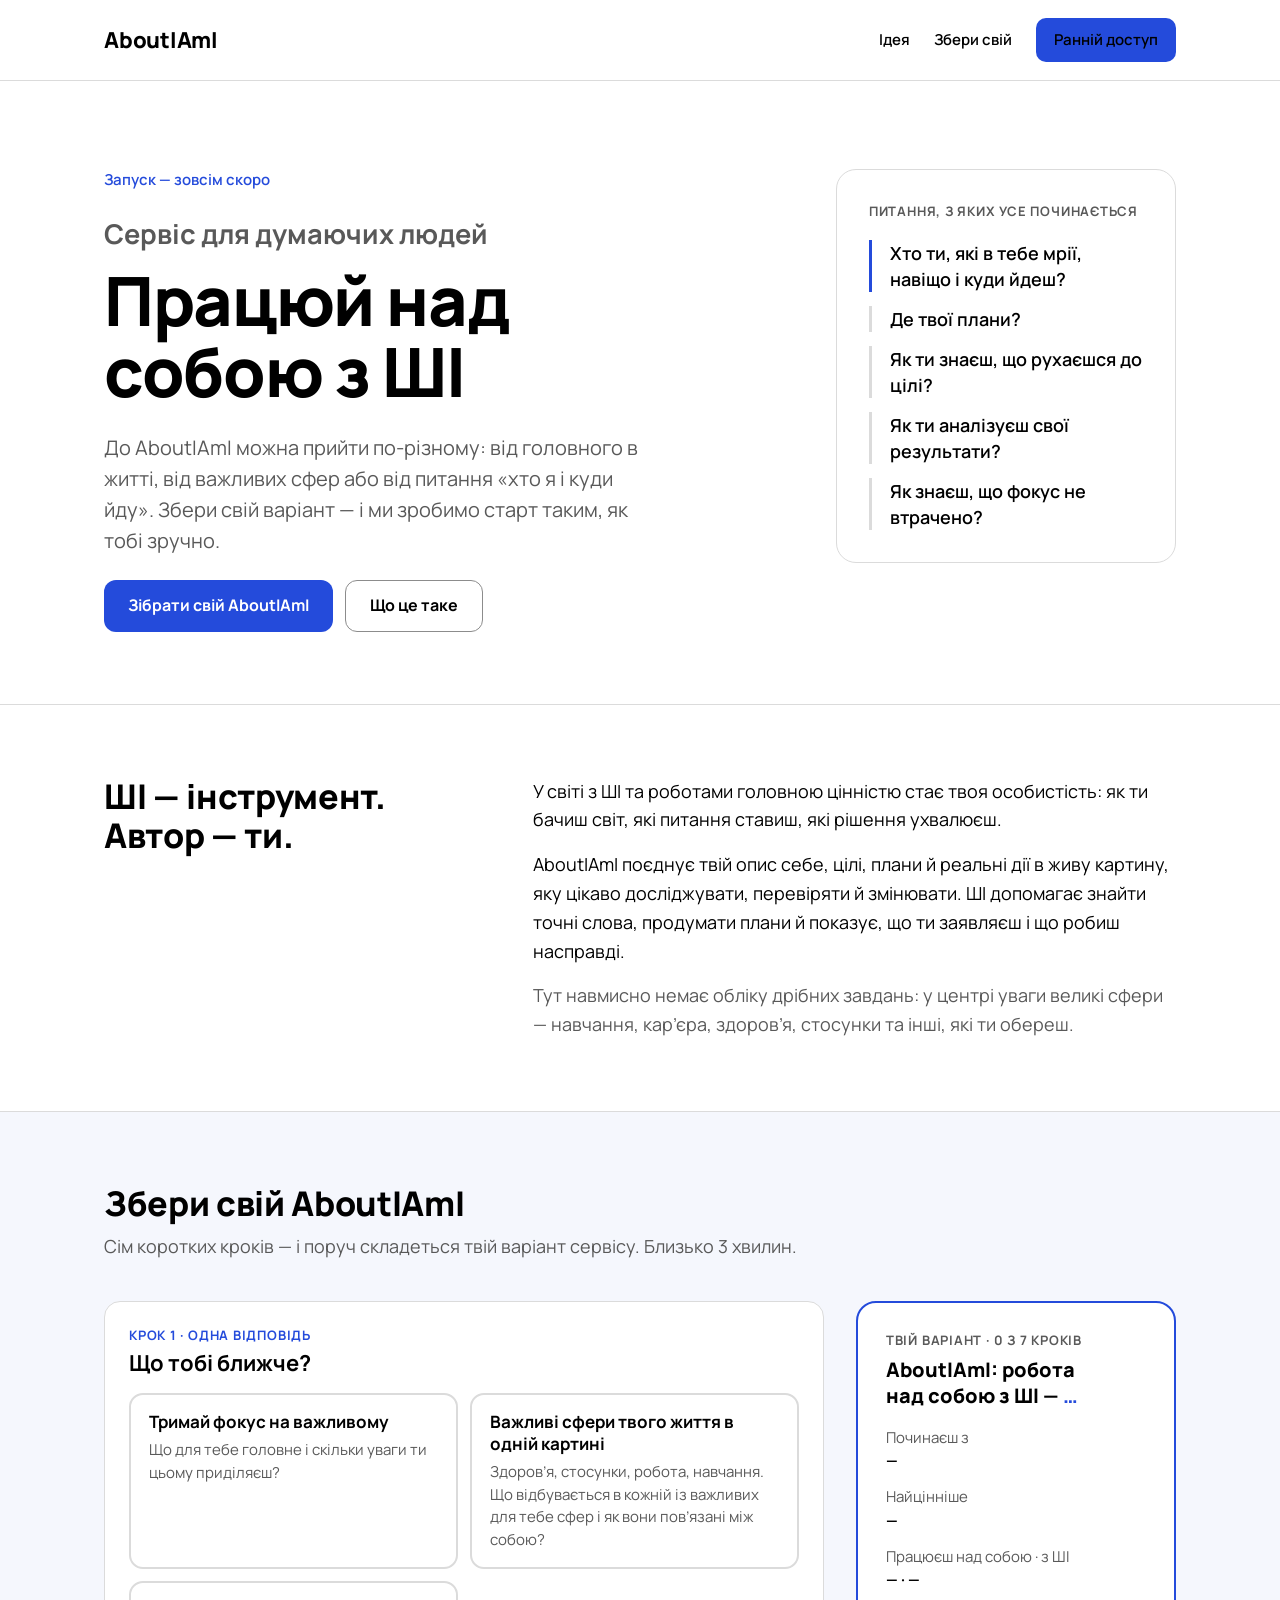
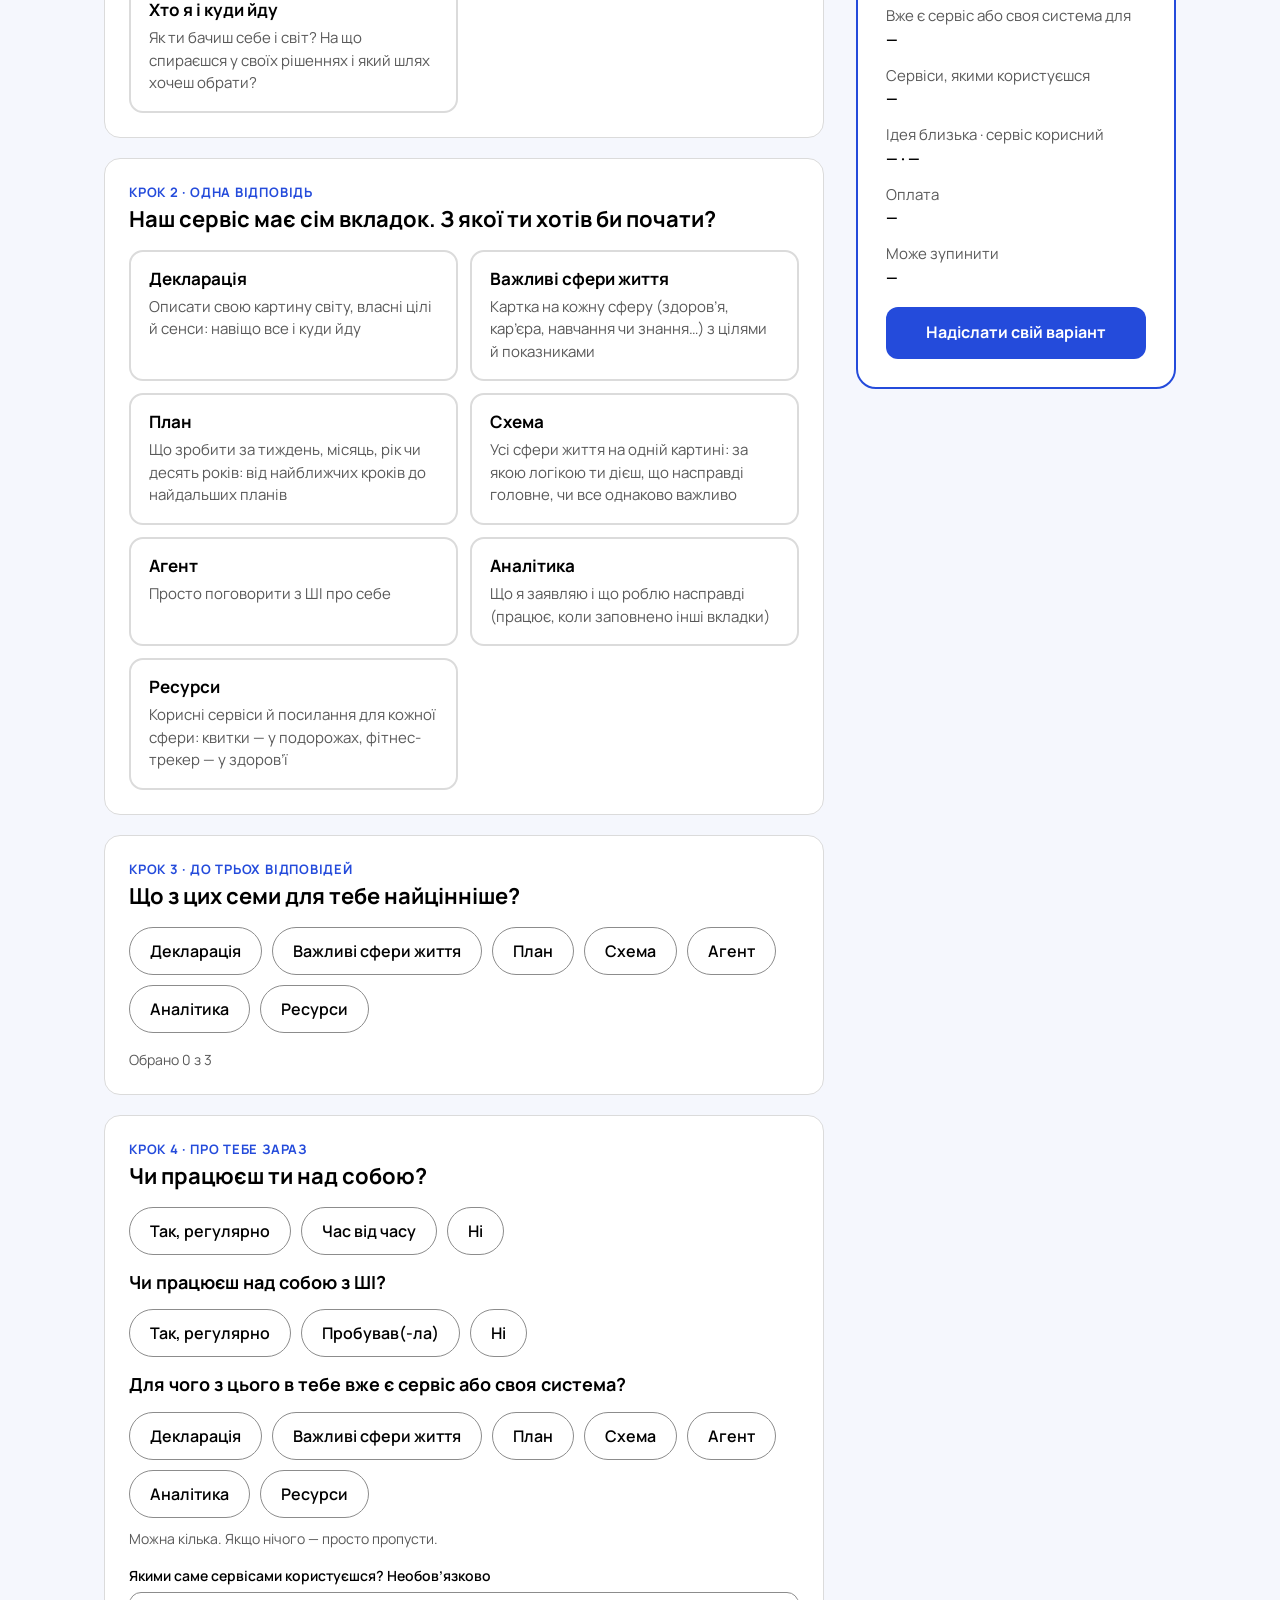
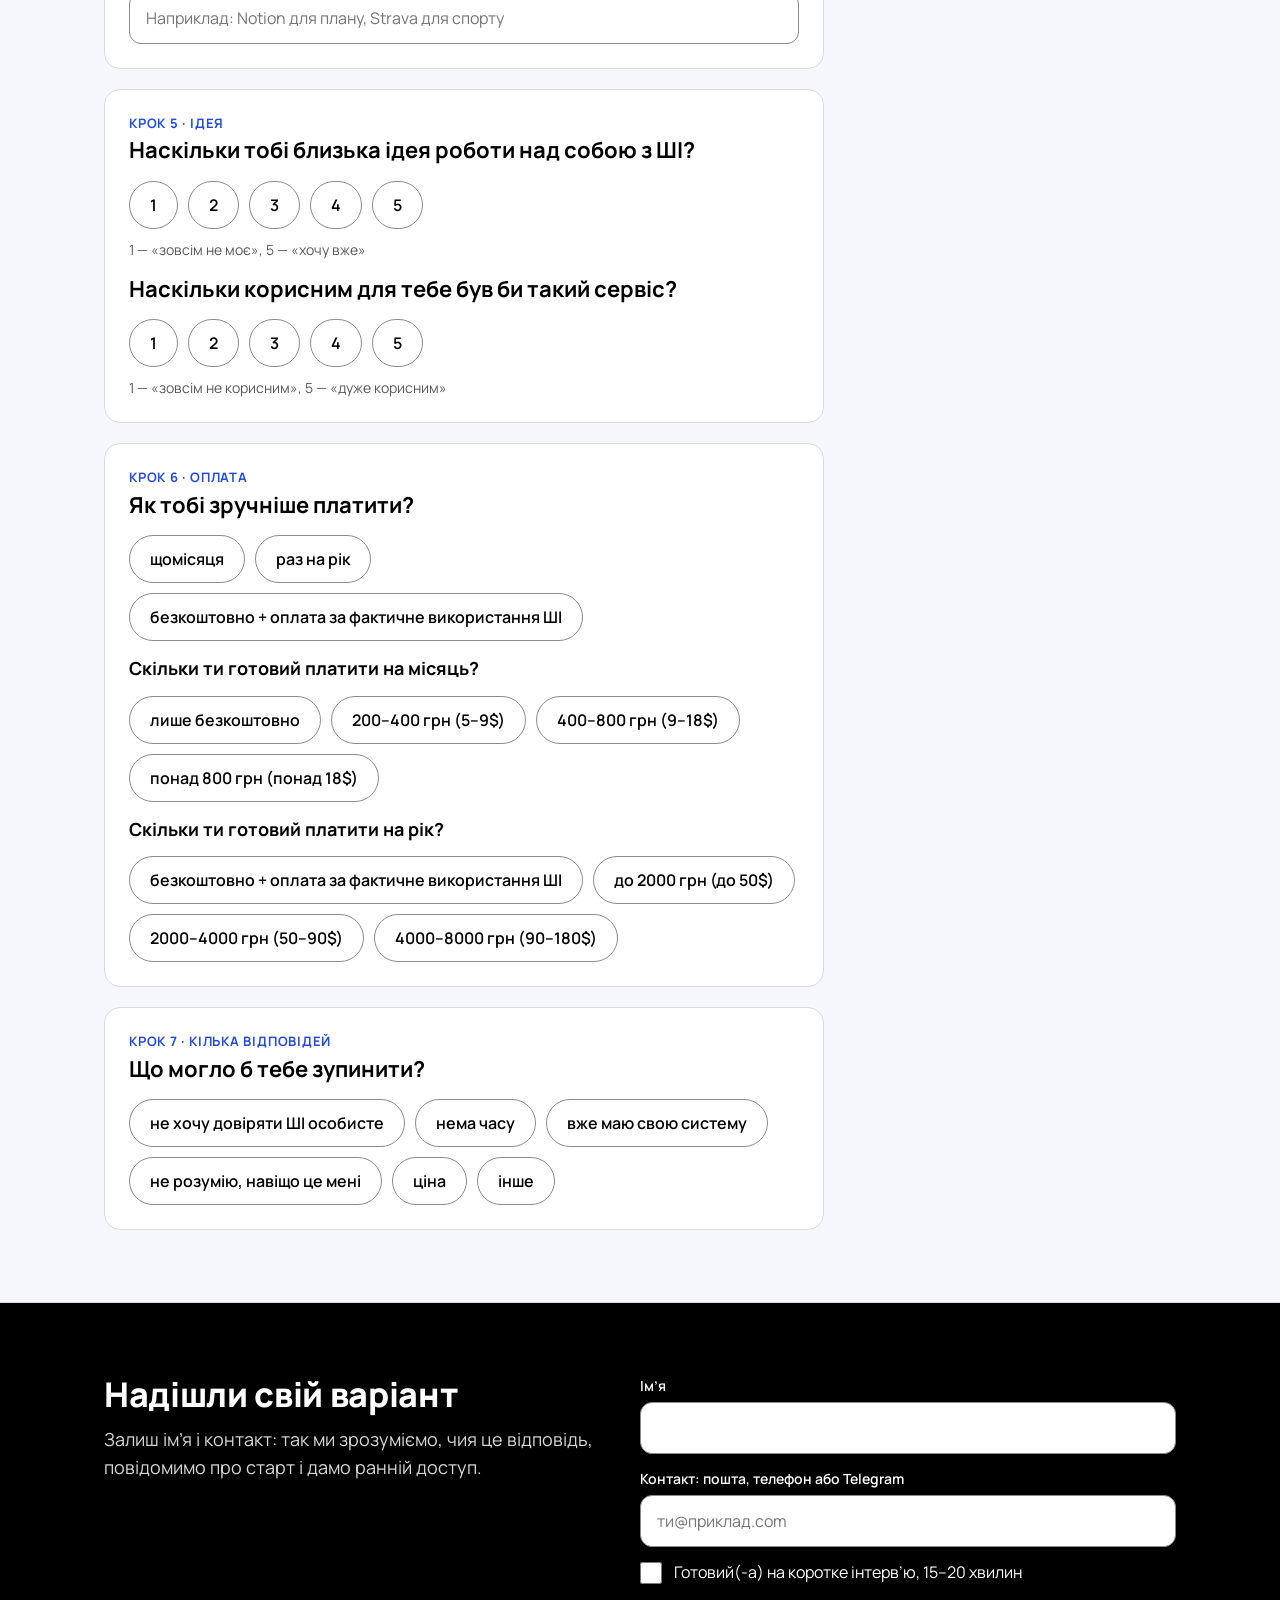
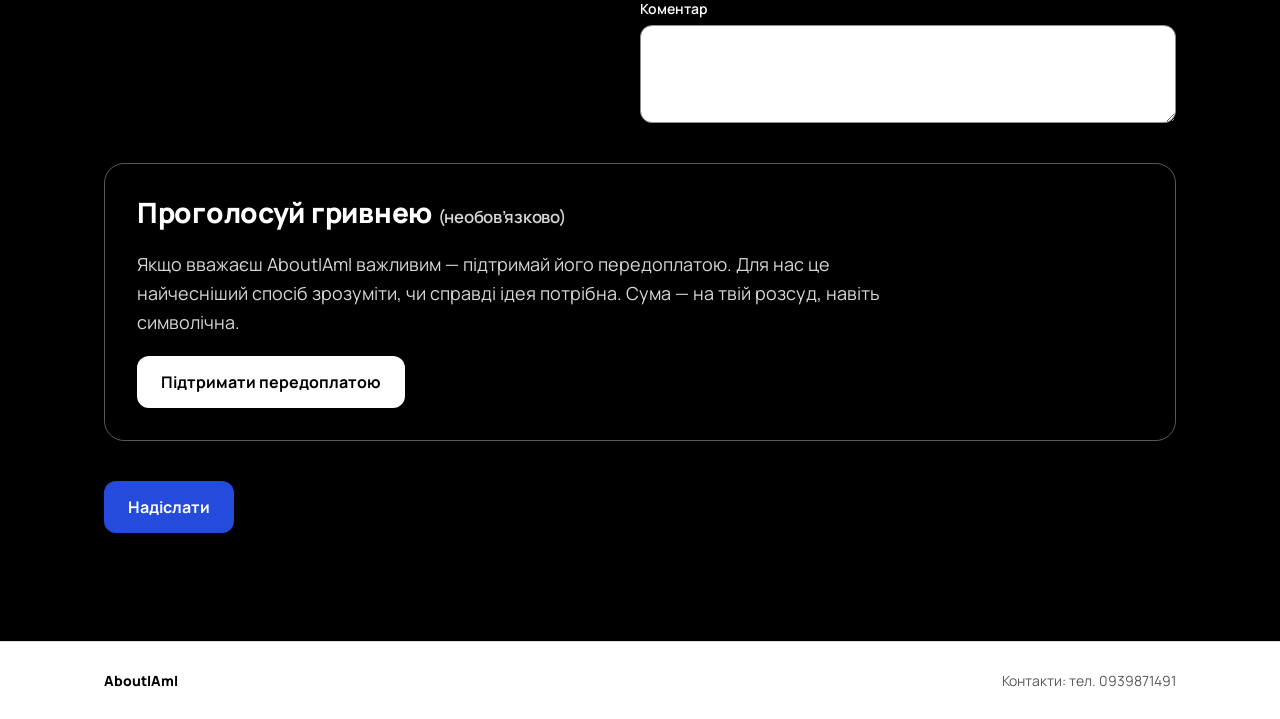
==== commit da626660: "Footer: real contact, hide documents that do not exist yet Co-Authored-By: Claude Fable 5.2 <noreply" ====
--- a/index.html
+++ b/index.html
@@ -348,7 +348,7 @@
     TERMS_URL: '',    // угода користувача
     PRIVACY_URL: '',  // політика конфіденційності
     REFUND_URL: '',   // повернення коштів
-    EMAIL: ''         // пошта для звʼязку
+    CONTACT: 'тел. 0939871491'   // контакт у підвалі
   };
 
   /* Мітка групи в посиланні: …/#friends або …/?g=friends */
@@ -503,12 +503,17 @@
     $(errId).hidden = ok;
     return ok;
   }
+  /* телефон шлемо як текст (апостроф попереду), щоб таблиця не з'їла перший нуль чи плюс */
+  function contactValue() {
+    var v = $('contact').value.trim();
+    return /^[+\d][\d\s()\-]*$/.test(v) ? "'" + v : v;
+  }
   function payload() {
     var f = framingObj();
     return {
       group: group,
       name: $('name').value.trim(),
-      contact: $('contact').value.trim(),
+      contact: contactValue(),
       interview: $('interview').checked ? 'Так' : 'Ні',
       comment: $('comment').value.trim(),
       framing: f ? f.label : '',
@@ -592,22 +597,21 @@
           method: 'POST',
           headers: { 'Content-Type': 'text/plain;charset=utf-8' },
           body: JSON.stringify({ type: 'vote', amount: vote, group: group,
-            name: $('name').value.trim(), contact: $('contact').value.trim(), website: $('website').value })
+            name: $('name').value.trim(), contact: contactValue(), website: $('website').value })
         }).catch(function () {});
       }
     });
-    $('legal-name').textContent = ' · ' + (CONFIG.LEGAL_NAME || '[НАЗВА ФОП]');
+    $('legal-name').textContent = CONFIG.LEGAL_NAME ? ' · ' + CONFIG.LEGAL_NAME : '';
     var links = [['Угода користувача', CONFIG.TERMS_URL], ['Політика конфіденційності', CONFIG.PRIVACY_URL], ['Повернення коштів', CONFIG.REFUND_URL]];
     var host = $('legal-links');
     links.forEach(function (l) {
-      var el;
-      if (l[1]) { el = document.createElement('a'); el.href = l[1]; el.target = '_blank'; el.rel = 'noopener'; }
-      else { el = document.createElement('span'); }
+      if (!l[1]) return;   // документа ще немає — не показуємо
+      var el = document.createElement('a'); el.href = l[1]; el.target = '_blank'; el.rel = 'noopener';
       el.textContent = l[0];
       host.appendChild(el);
     });
     var c = document.createElement('span');
-    c.textContent = 'Контакти: ' + (CONFIG.EMAIL || '[ПОШТА]');
+    c.textContent = 'Контакти: ' + CONFIG.CONTACT;
     host.appendChild(c);
   })();
 
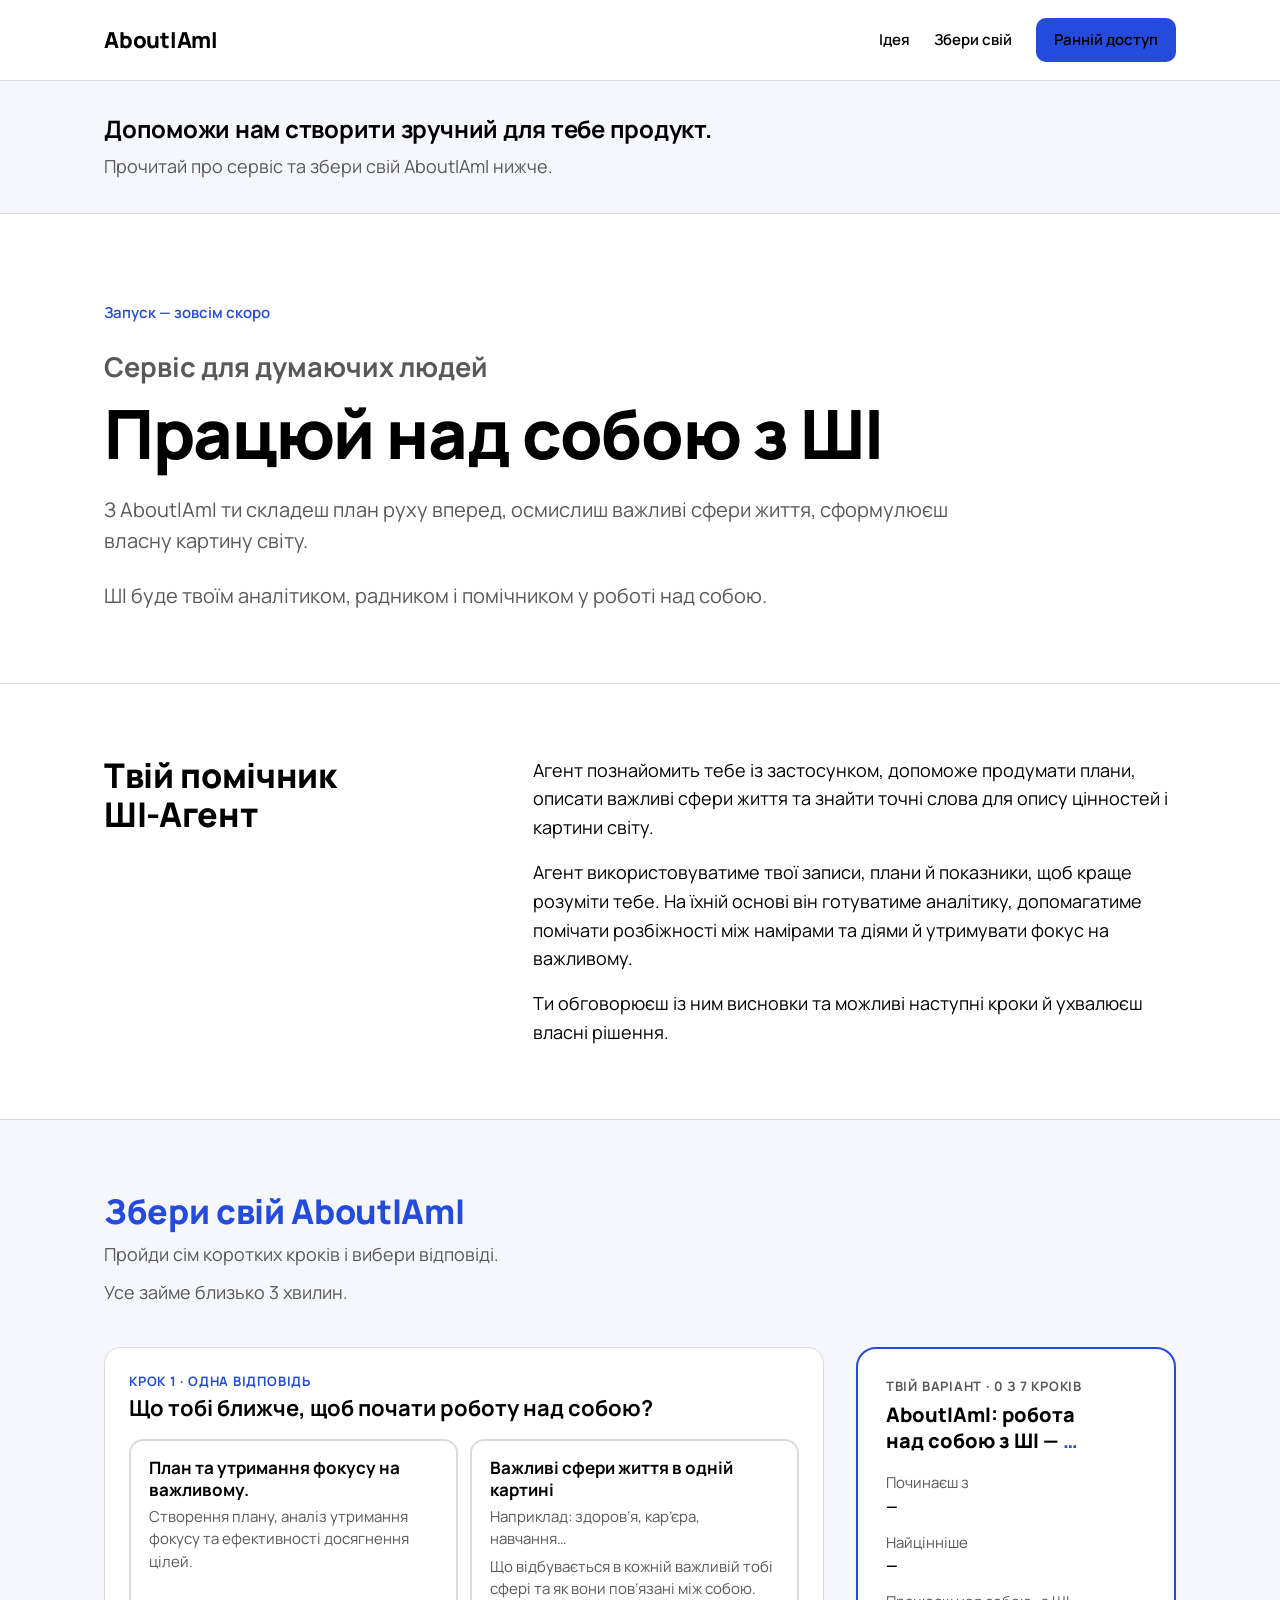
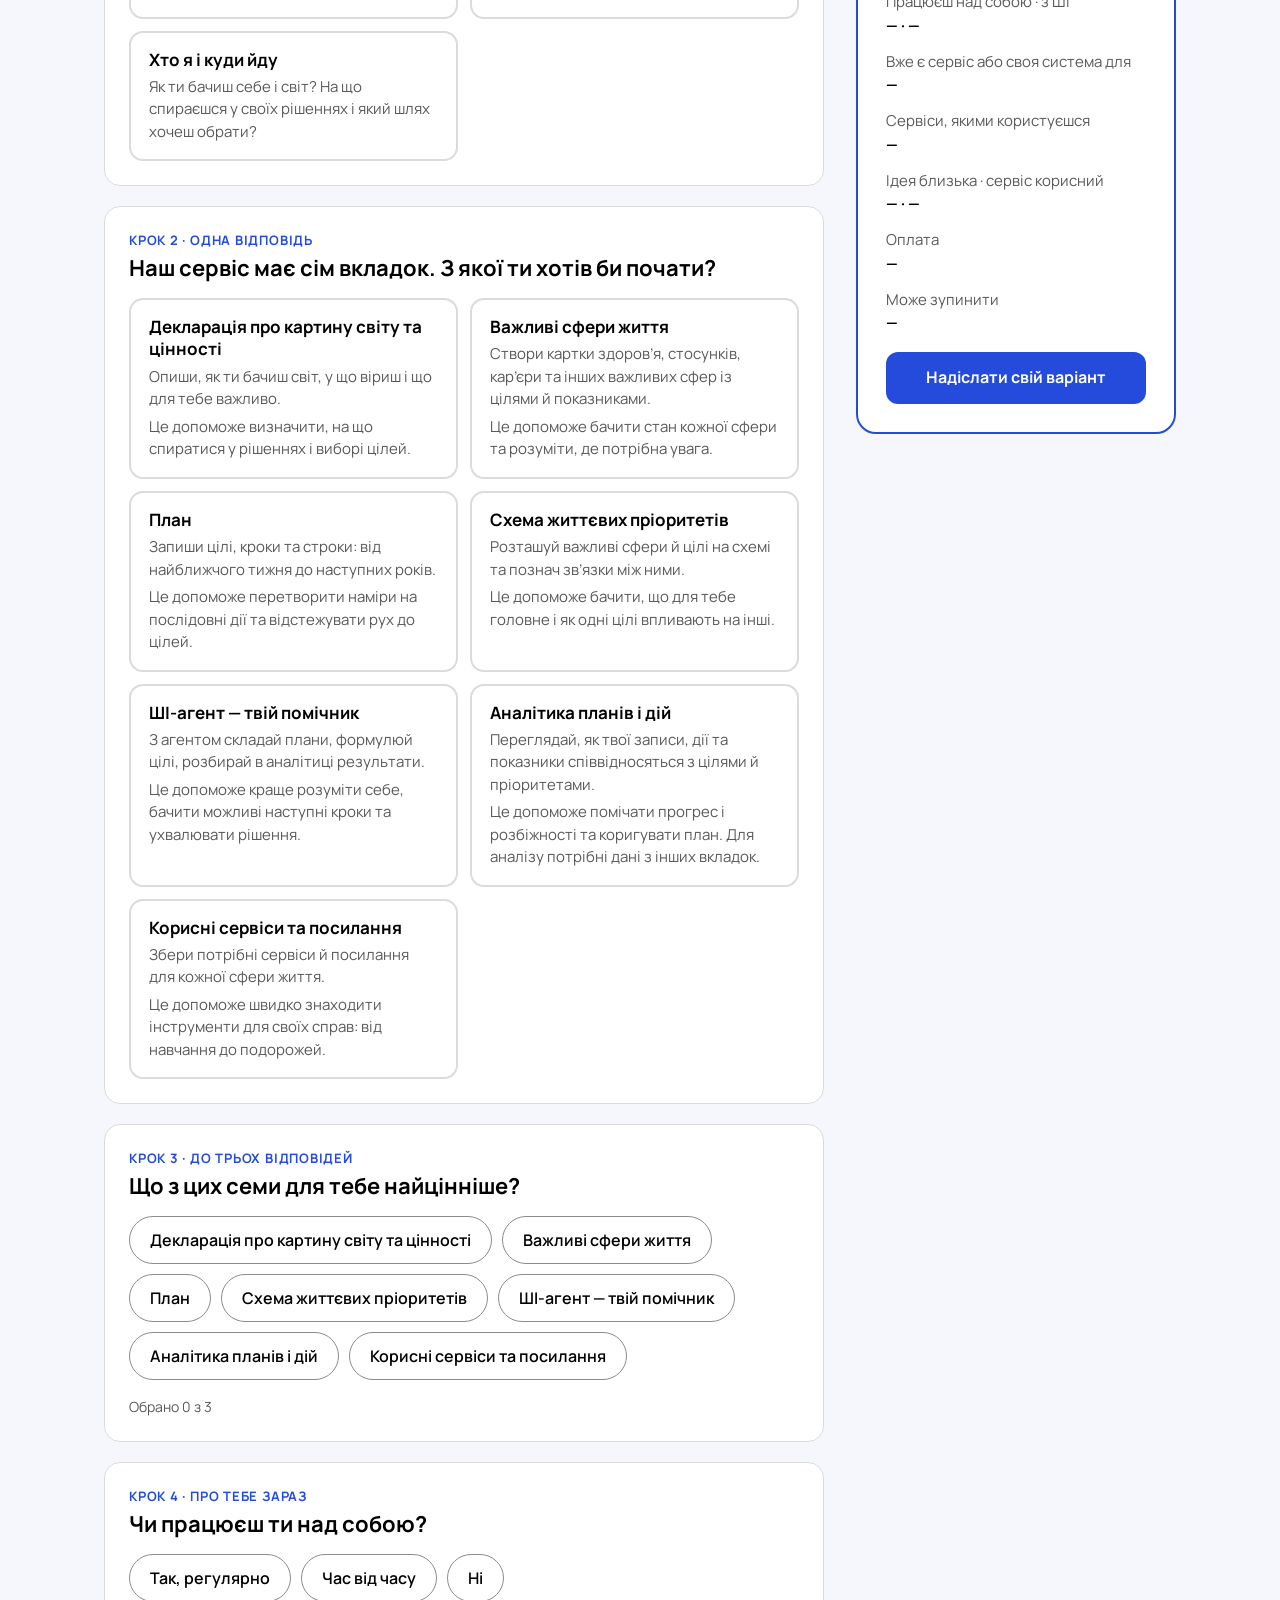
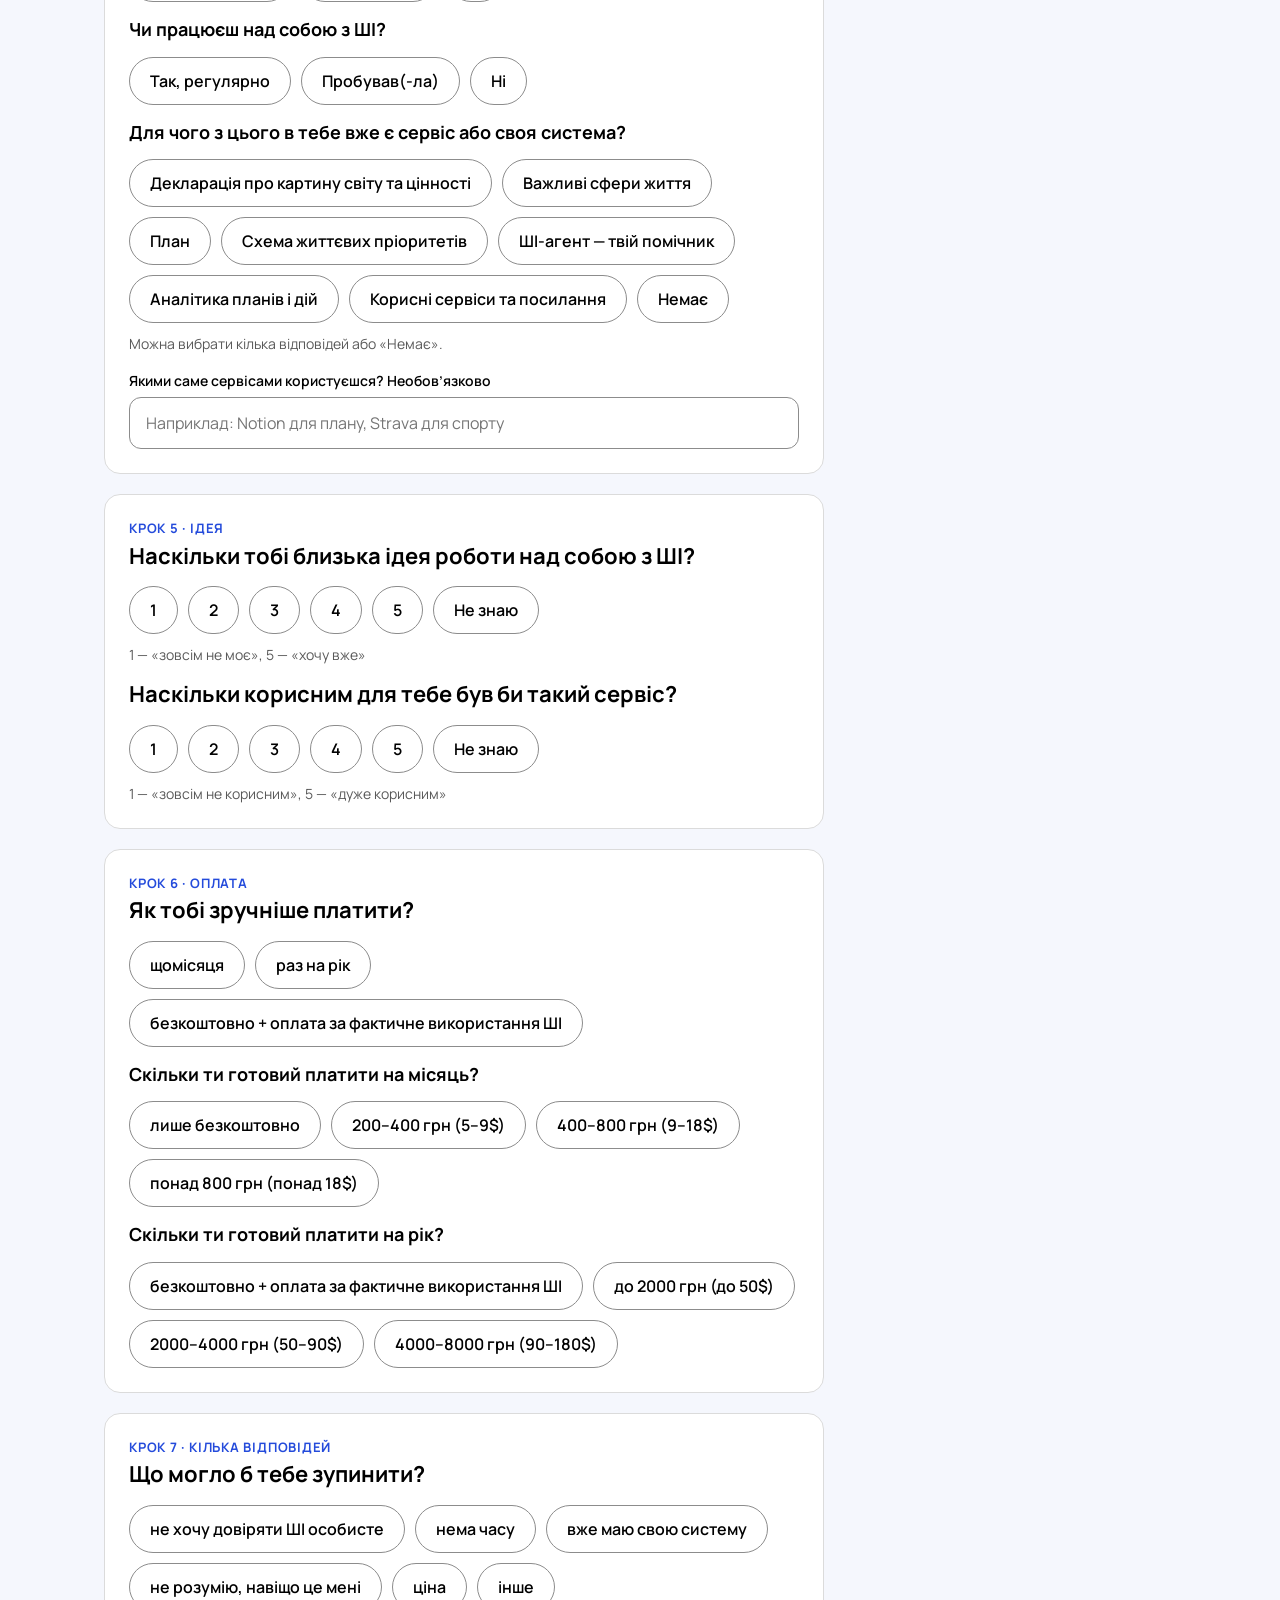
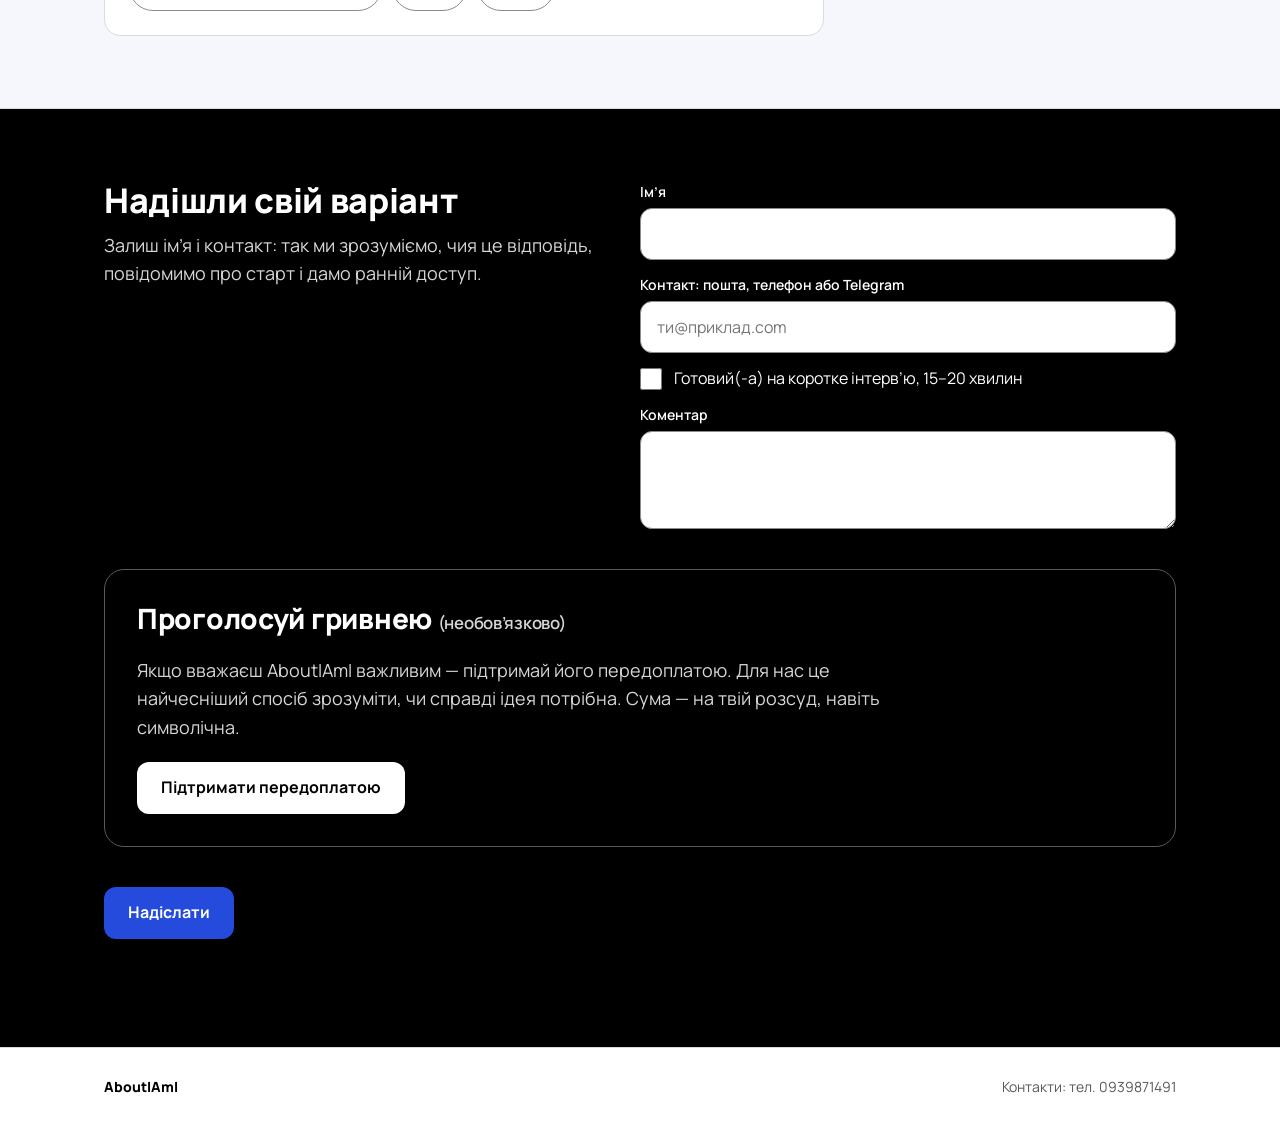
==== commit dd8cee1b: "Лендінг опитувальник: тексти й оформлення з макета для роботи над текстами Вступна смуга, новий перш" ====
--- a/index.html
+++ b/index.html
@@ -133,6 +133,14 @@
   .mine{position:static}
 }
 </style>
+<style>.lead{max-width:850px}.hero-main{flex-basis:100%}.card{gap:5px}.card strong{overflow-wrap:anywhere}</style><style>
+.page-intro{background:var(--band);border-bottom:1px solid var(--line)}
+.page-intro .wrap{padding-block:32px}
+.page-intro h2{font-size:24px;line-height:1.35;font-weight:700}
+.page-intro p{margin-top:8px;font-size:18px;line-height:1.55;color:var(--muted)}
+.build-head h2{color:var(--accent)}
+@media(max-width:640px){.page-intro .wrap{padding-block:24px}.page-intro h2{font-size:22px}}
+</style>
 
 </head>
 <body>
@@ -148,52 +156,39 @@
 </header>
 
 <main id="top">
+  <section class="page-intro" aria-labelledby="invitation-title">
+    <div class="wrap">
+      <h2 id="invitation-title">Допоможи нам створити зручний для тебе продукт.</h2>
+      <p>Прочитай про сервіс та збери свій AboutIAmI нижче.</p>
+    </div>
+  </section>
+
   <section class="hero">
     <div class="wrap">
       <div class="hero-main">
         <p class="eyebrow">Запуск — зовсім скоро</p>
         <h1><span>Сервіс для думаючих людей</span>Працюй над собою з ШІ</h1>
-        <p class="lead">До AboutIAmI можна прийти по-різному: від головного в житті, від важливих сфер або від питання «хто я і куди йду». Збери свій варіант — і ми зробимо старт таким, як тобі зручно.</p>
-        <div class="row">
-          <a class="btn" href="#build">Зібрати свій AboutIAmI</a>
-          <a class="btn ghost" href="#idea">Що це таке</a>
-        </div>
-      </div>
-      <div class="qbox">
-        <p class="label">Питання, з яких усе починається</p>
-        <ul>
-          <li>Хто ти, які в тебе мрії, навіщо і куди йдеш?</li>
-          <li>Де твої плани?</li>
-          <li>Як ти знаєш, що рухаєшся до цілі?</li>
-          <li>Як ти аналізуєш свої результати?</li>
-          <li>Як знаєш, що фокус не втрачено?</li>
-        </ul>
+        <p class="lead">З AboutIAmI ти складеш план руху вперед, осмислиш важливі сфери життя, сформулюєш власну картину світу.</p>
+        <p class="lead">ШІ буде твоїм аналітиком, радником і помічником у роботі над собою.</p>
       </div>
     </div>
   </section>
 
   <section class="idea" id="idea">
     <div class="wrap">
-      <h2>ШІ — інструмент.<br>Автор — ти.</h2>
-      <div class="idea-text">
-        <p>У світі з ШІ та роботами головною цінністю стає твоя особистість: як ти бачиш світ, які питання ставиш, які рішення ухвалюєш.</p>
-        <p>AboutIAmI поєднує твій опис себе, цілі, плани й реальні дії в живу картину, яку цікаво досліджувати, перевіряти й змінювати. ШІ допомагає знайти точні слова, продумати плани й показує, що ти заявляєш і що робиш насправді.</p>
-        <p class="muted">Тут навмисно немає обліку дрібних завдань: у центрі уваги великі сфери — навчання, кар’єра, здоров’я, стосунки та інші, які ти обереш.</p>
-      </div>
+      <h2>Твій помічник ШІ-Агент</h2>
+      <div class="idea-text"><p>Агент познайомить тебе із застосунком, допоможе продумати плани, описати важливі сфери життя та знайти точні слова для опису цінностей і картини світу.</p><p>Агент використовуватиме твої записи, плани й показники, щоб краще розуміти тебе. На їхній основі він готуватиме аналітику, допомагатиме помічати розбіжності між намірами та діями й утримувати фокус на важливому.</p><p>Ти обговорюєш із ним висновки та можливі наступні кроки й ухвалюєш власні рішення.</p></div>
     </div>
   </section>
 
   <section class="build" id="build">
     <div class="wrap">
-      <div class="build-head">
-        <h2>Збери свій AboutIAmI</h2>
-        <p>Сім коротких кроків — і поруч складеться твій варіант сервісу. Близько 3 хвилин.</p>
-      </div>
+      <div class="build-head"><h2>Збери свій AboutIAmI</h2><p>Пройди сім коротких кроків і вибери відповіді.</p><p>Усе займе близько 3 хвилин.</p></div>
       <div class="cols">
         <div class="steps">
 
           <div class="step">
-            <div><p class="step-k">Крок 1 · одна відповідь</p><h3>Що тобі ближче?</h3></div>
+            <div><p class="step-k">Крок 1 · одна відповідь</p><h3>Що тобі ближче, щоб почати роботу над собою?</h3></div>
             <div class="cards" role="group" aria-label="Що тобі ближче" id="g-framing"></div>
             <div class="desc" id="framing-desc" hidden><p id="fd1"></p><p class="muted" id="fd2"></p></div>
           </div>
@@ -217,7 +212,7 @@
             <h3 class="sub">Для чого з цього в тебе вже є сервіс або своя система?</h3>
             <div class="group">
               <div class="chips" role="group" aria-label="Для чого вже є сервіс" id="g-have"></div>
-              <p class="hint">Можна кілька. Якщо нічого — просто пропусти.</p>
+              <p class="hint">Можна вибрати кілька відповідей або «Немає».</p>
             </div>
             <div class="field">
               <label for="have-text" class="hint" style="font-weight:600;color:var(--ink)">Якими саме сервісами користуєшся? Необов’язково</label>
@@ -351,33 +346,50 @@
     CONTACT: 'тел. 0939871491'   // контакт у підвалі
   };
 
+  /* Режим власника: відкрий сайт з ?me — і з цього браузера нічого не надсилається (ні відповіді, ні голоси).
+     Режим запамʼятовується в браузері й діє також на MVP-презентації. Вимкнути: ?me=off */
+  var OWNER = (function () {
+    try {
+      var q = new URLSearchParams(location.search);
+      if (q.has('me')) { if (q.get('me') === 'off') localStorage.removeItem('aia_owner'); else localStorage.setItem('aia_owner', '1'); }
+      return localStorage.getItem('aia_owner') === '1';
+    } catch (e) { return false; }
+  })();
+  if (OWNER) {
+    var ob = document.createElement('div');
+    ob.textContent = 'Режим власника: нічого не надсилається';
+    ob.setAttribute('style', 'position:fixed;left:max(12px,env(safe-area-inset-left,0px));bottom:calc(12px + env(safe-area-inset-bottom,0px));z-index:50;padding:6px 10px;border-radius:6px;background:#7a1f3d;color:#fff;font:600 12px/1.3 system-ui,sans-serif;pointer-events:none');
+    document.body.appendChild(ob);
+  }
+
   /* Мітка групи в посиланні: …/#friends або …/?g=friends */
   var GROUPS = { friends: 'Друзі та близькі', target: 'Цільова аудиторія', general: 'Загальна вибірка', investors: 'Інвестори і партнери' };
 
   var FRAMINGS = [
-    { id: 'focus', label: 'Тримай фокус на важливому',
-      question: 'Що для тебе головне і скільки уваги ти цьому приділяєш?',
+    { id: 'focus', label: 'План та утримання фокусу на важливому.',
+      question: ['Створення плану, аналіз утримання фокусу та ефективності досягнення цілей.'],
       d1: 'Ми створюємо AboutIAmI, щоб допомогти тобі визначати власні пріоритети й тримати їх у полі зору. Тут ти описуєш, хто ти й куди хочеш рухатися, визначаєш важливі сфери життя та складаєш план від найближчих кроків до далеких цілей.',
       d2: 'ШІ допомагає зібрати це в цілісну картину й за твоїми записами побачити, як щоденні дії відповідають тому, що ти вважаєш важливим. Ти осмислюєш свій рух і вирішуєш, на чому зосередитися далі.' },
-    { id: 'spheres', label: 'Важливі сфери твого життя в одній картині',
-      question: 'Здоров’я, стосунки, робота, навчання. Що відбувається в кожній із важливих для тебе сфер і як вони пов’язані між собою?',
+    { id: 'spheres', label: 'Важливі сфери життя в одній картині',
+      question: ['Наприклад: здоров’я, кар’єра, навчання…', 'Що відбувається в кожній важливій тобі сфері та як вони пов’язані між собою.'],
       d1: 'Ми створюємо AboutIAmI, де ти збираєш ці сфери в одну картину, визначаєш їхні пріоритети, ставиш цілі та ведеш план від найближчих кроків до далеких задумів. Основою стає твоє бачення себе: хто ти, що для тебе важливо й куди хочеш рухатися.',
       d2: 'ШІ допомагає осмислювати ці зв’язки та за твоїми записами зіставляти наміри з діями й результатами. Ти бачиш зміни та вирішуєш, які сфери потребують уваги.' },
     { id: 'who', label: 'Хто я і куди йду',
-      question: 'Як ти бачиш себе і світ? На що спираєшся у своїх рішеннях і який шлях хочеш обрати?',
+      question: ['Як ти бачиш себе і світ? На що спираєшся у своїх рішеннях і який шлях хочеш обрати?'],
       d1: 'Ми створюємо AboutIAmI, де ти формулюєш власну декларацію: свій світогляд, цінності й напрям руху. Пов’язуєш це з важливими сферами життя, визначаєш пріоритети та складаєш план від найближчих кроків до далеких цілей.',
       d2: 'ШІ допомагає уточнювати думки й за твоїми записами досліджувати, як твоє бачення проявляється в діях і результатах. З досвідом ти можеш переглядати свої переконання, уточнювати план і повертати увагу до важливого.' }
   ];
   var TABS = [
-    { label: 'Декларація', desc: 'Описати свою картину світу, власні цілі й сенси: навіщо все і куди йду' },
-    { label: 'Важливі сфери життя', desc: 'Картка на кожну сферу (здоров’я, кар’єра, навчання чи знання…) з цілями й показниками' },
-    { label: 'План', desc: 'Що зробити за тиждень, місяць, рік чи десять років: від найближчих кроків до найдальших планів' },
-    { label: 'Схема', desc: 'Усі сфери життя на одній картині: за якою логікою ти дієш, що насправді головне, чи все однаково важливо' },
-    { label: 'Агент', desc: 'Просто поговорити з ШІ про себе' },
-    { label: 'Аналітика', desc: 'Що я заявляю і що роблю насправді (працює, коли заповнено інші вкладки)' },
-    { label: 'Ресурси', desc: 'Корисні сервіси й посилання для кожної сфери: квитки — у подорожах, фітнес-трекер — у здоров’ї' }
+    { label: 'Декларація про картину світу та цінності', desc: ['Опиши, як ти бачиш світ, у що віриш і що для тебе важливо.', 'Це допоможе визначити, на що спиратися у рішеннях і виборі цілей.'] },
+    { label: 'Важливі сфери життя', desc: ['Створи картки здоров’я, стосунків, кар’єри та інших важливих сфер із цілями й показниками.', 'Це допоможе бачити стан кожної сфери та розуміти, де потрібна увага.'] },
+    { label: 'План', desc: ['Запиши цілі, кроки та строки: від найближчого тижня до наступних років.', 'Це допоможе перетворити наміри на послідовні дії та відстежувати рух до цілей.'] },
+    { label: 'Схема життєвих пріоритетів', desc: ['Розташуй важливі сфери й цілі на схемі та познач зв’язки між ними.', 'Це допоможе бачити, що для тебе головне і як одні цілі впливають на інші.'] },
+    { label: 'ШІ-агент — твій помічник', desc: ['З агентом складай плани, формулюй цілі, розбирай в аналітиці результати.', 'Це допоможе краще розуміти себе, бачити можливі наступні кроки та ухвалювати рішення.'] },
+    { label: 'Аналітика планів і дій', desc: ['Переглядай, як твої записи, дії та показники співвідносяться з цілями й пріоритетами.', 'Це допоможе помічати прогрес і розбіжності та коригувати план. Для аналізу потрібні дані з інших вкладок.'] },
+    { label: 'Корисні сервіси та посилання', desc: ['Збери потрібні сервіси й посилання для кожної сфери життя.', 'Це допоможе швидко знаходити інструменти для своїх справ: від навчання до подорожей.'] }
   ];
   var TAB_LABELS = TABS.map(function (t) { return t.label; });
+  var HAVE_NONE = 'Немає';
   var WORK = ['Так, регулярно', 'Час від часу', 'Ні'];
   var WORK_AI = ['Так, регулярно', 'Пробував(-ла)', 'Ні'];
   var STOPS = ['не хочу довіряти ШІ особисте', 'нема часу', 'вже маю свою систему', 'не розумію, навіщо це мені', 'ціна', 'інше'];
@@ -411,7 +423,9 @@
       b.setAttribute('aria-pressed', 'false');
       if (cls === 'card') {
         var s = document.createElement('strong'); s.textContent = item.label; b.appendChild(s);
-        var d = document.createElement('span'); d.textContent = item.sub; b.appendChild(d);
+        [].concat(item.sub).forEach(function (t) {
+          var d = document.createElement('span'); d.textContent = t; b.appendChild(d);
+        });
       } else {
         b.textContent = String(item.label);
       }
@@ -442,10 +456,19 @@
   multi('g-values', TAB_LABELS, 'values', 3);
   single('g-work', WORK, 'work');
   single('g-workai', WORK_AI, 'workAI');
-  multi('g-have', TAB_LABELS, 'have', 0);
+  /* «Немає» виключає решту варіантів, і навпаки */
+  makeButtons('g-have', TAB_LABELS.concat([HAVE_NONE]).map(function (v) { return { label: v, value: v }; }), 'chip',
+    function (v) { return st.have.indexOf(v) !== -1; },
+    function (v) {
+      var i = st.have.indexOf(v);
+      if (i !== -1) { st.have.splice(i, 1); return; }
+      if (v === HAVE_NONE) { st.have = [HAVE_NONE]; return; }
+      st.have = st.have.filter(function (x) { return x !== HAVE_NONE; });
+      st.have.push(v);
+    });
   multi('g-stops', STOPS, 'stops', 0);
-  single('g-close', [1, 2, 3, 4, 5], 'close');
-  single('g-useful', [1, 2, 3, 4, 5], 'useful');
+  single('g-close', [1, 2, 3, 4, 5, 'Не знаю'], 'close');
+  single('g-useful', [1, 2, 3, 4, 5, 'Не знаю'], 'useful');
   single('g-payhow', PAY_HOW, 'payHow');
   single('g-paymonth', PAY_MONTH, 'payMonth');
   single('g-payyear', PAY_YEAR, 'payYear');
@@ -486,7 +509,8 @@
     var stops = $('sum-stops');
     stops.textContent = st.stops.length ? st.stops.join(', ') : '—';
     stops.className = st.stops.length ? 'warn' : '';
-    $('sum-scales').textContent = (st.close !== null ? st.close + '/5' : '—') + ' · ' + (st.useful !== null ? st.useful + '/5' : '—');
+    var scale = function (v) { return v === null ? '—' : (typeof v === 'number' ? v + '/5' : v); };
+    $('sum-scales').textContent = scale(st.close) + ' · ' + scale(st.useful);
     var pay = payList();
     $('sum-pay').textContent = pay.length ? pay.join(' · ') : '—';
   }
@@ -543,6 +567,13 @@
       $(okName ? 'contact' : 'name').focus();
       return;
     }
+    if (OWNER) {
+      sent = true;
+      $('send-btn').disabled = true;
+      $('send-btn').textContent = 'Надіслано (тест)';
+      setStatus('Режим власника: відповідь нікуди не надіслано.', 'ok');
+      return;
+    }
     if (!CONFIG.ENDPOINT) {
       setStatus('Запис відповідей ще не підключено: цю відповідь не збережено.', 'bad');
       return;
@@ -592,7 +623,7 @@
       vote = parseInt(raw, 10);
       $('pay-form').hidden = true;
       $('pay-thanks').hidden = false;
-      if (CONFIG.ENDPOINT) {
+      if (CONFIG.ENDPOINT && !OWNER) {
         fetch(CONFIG.ENDPOINT, {
           method: 'POST',
           headers: { 'Content-Type': 'text/plain;charset=utf-8' },
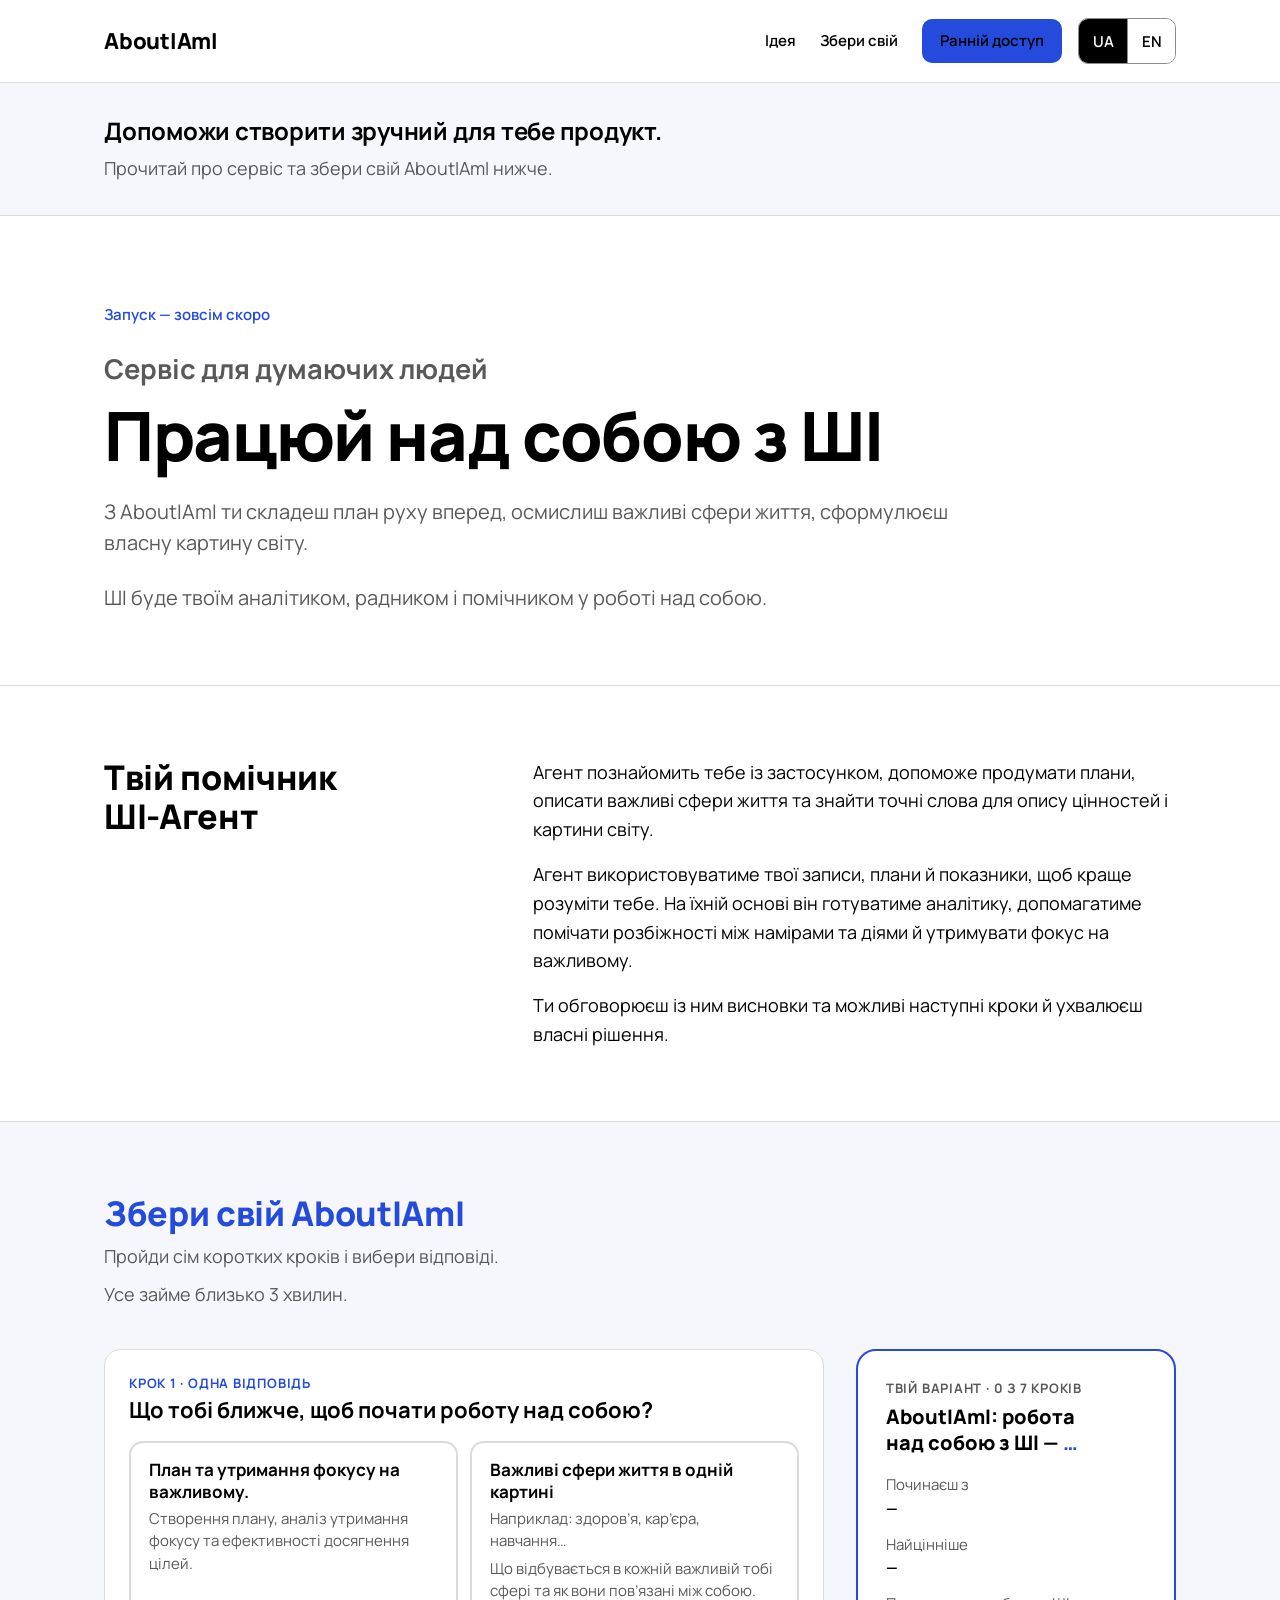
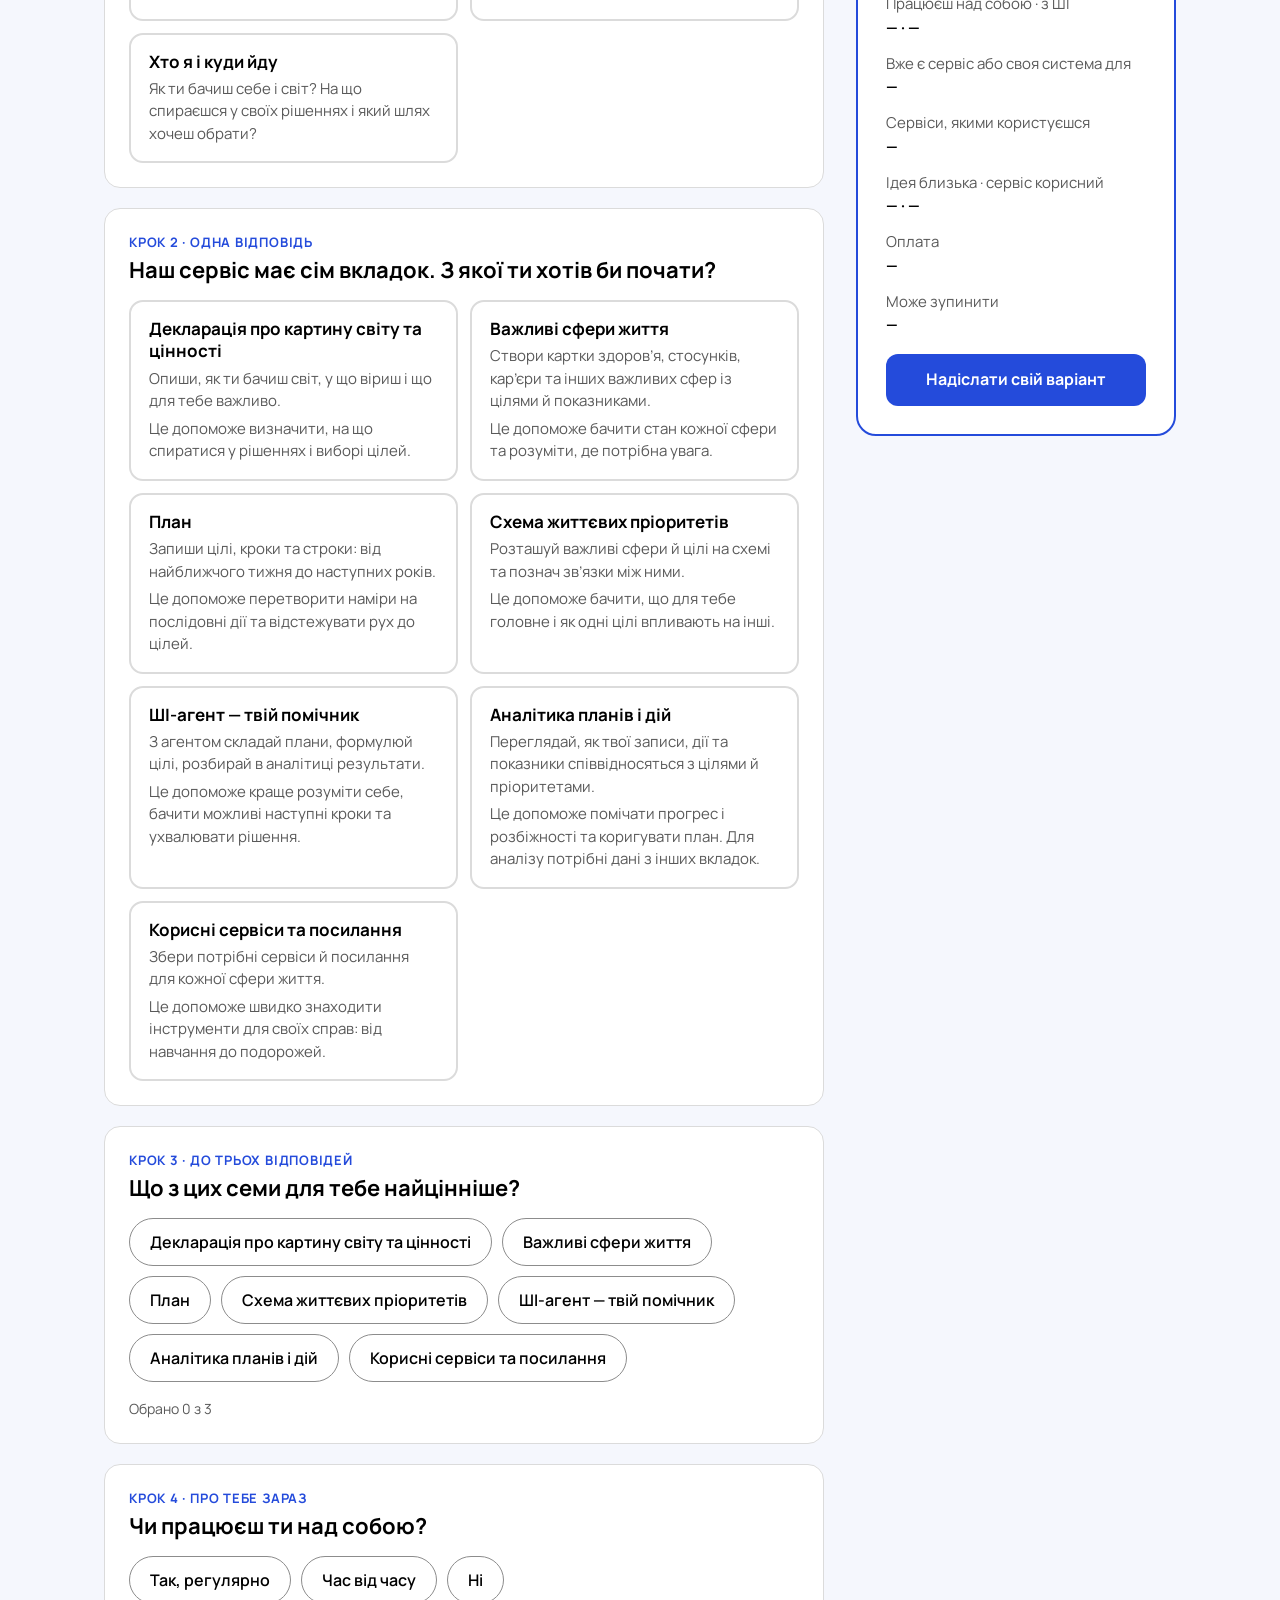
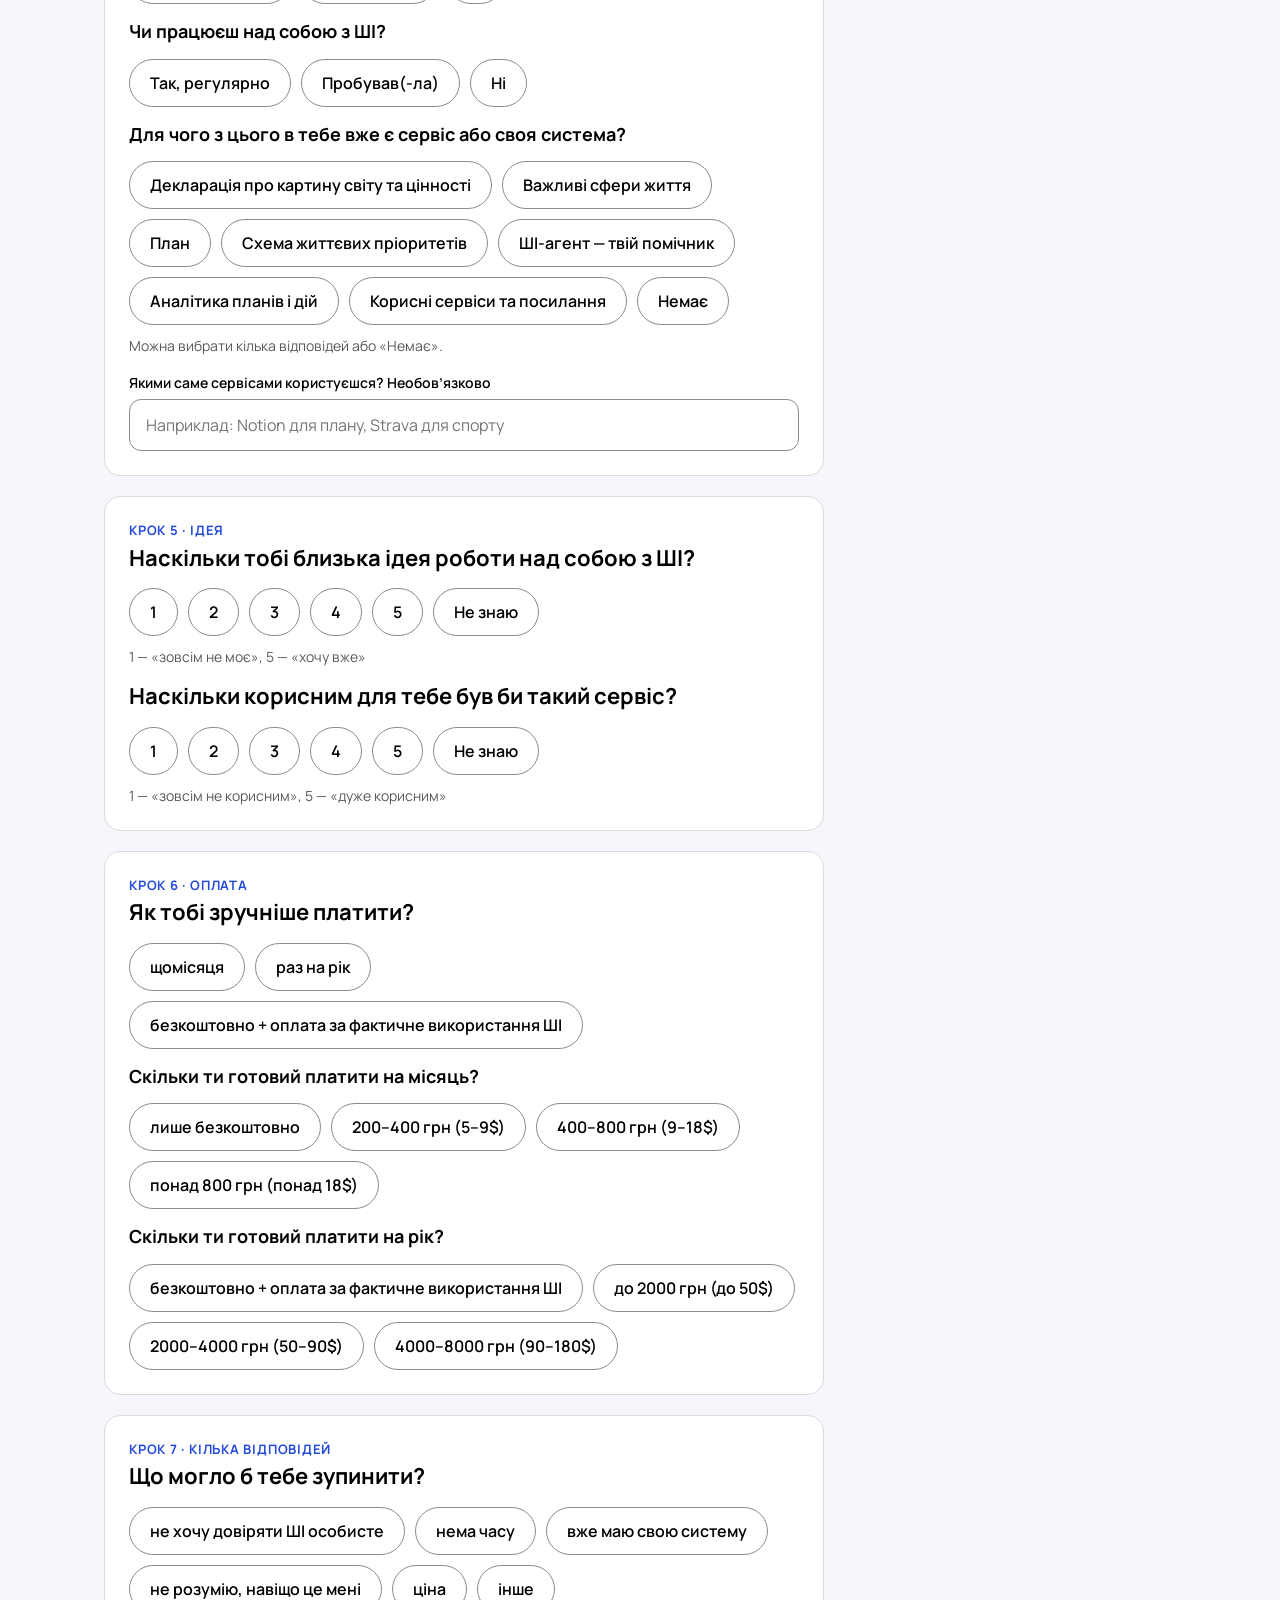
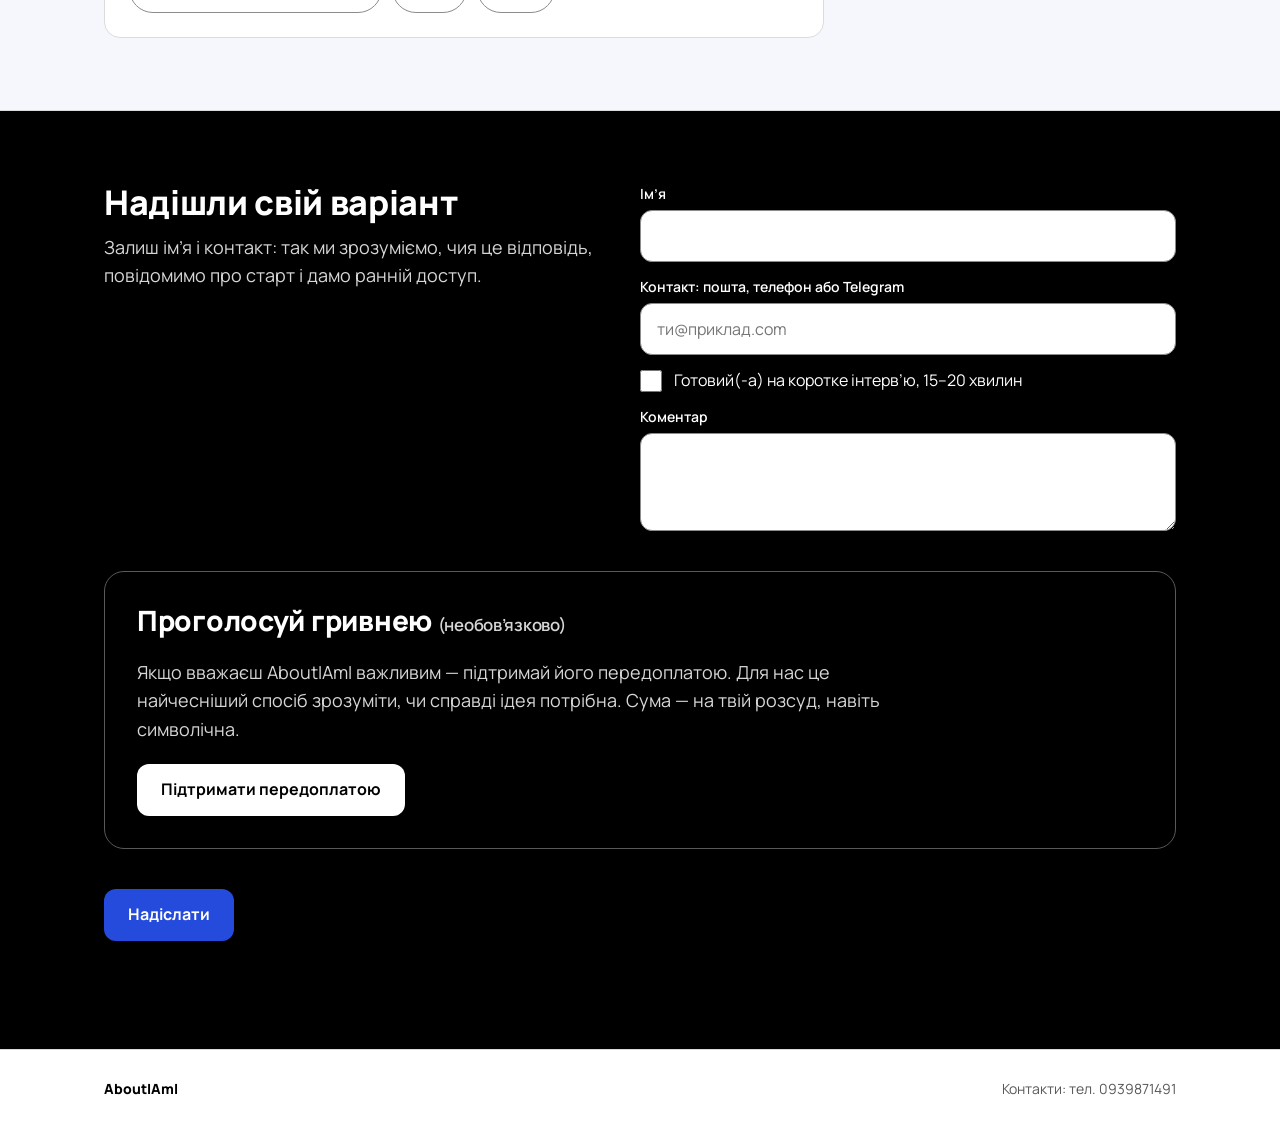
==== commit c1715f2d: "Лендінг опитувальник: перемикач мов UA/EN і англійська версія Перемикач у шапці; ?lang=en відкриває " ====
--- a/index.html
+++ b/index.html
@@ -139,6 +139,12 @@
 .page-intro h2{font-size:24px;line-height:1.35;font-weight:700}
 .page-intro p{margin-top:8px;font-size:18px;line-height:1.55;color:var(--muted)}
 .build-head h2{color:var(--accent)}
+.top nav{margin-left:auto}
+@media (max-width:640px){.top .lang{order:-1;margin-left:auto}.top .logo{order:-2}.top nav{order:1;margin-left:0}}
+.lang{display:inline-flex;border:1px solid var(--line-strong);border-radius:10px;overflow:hidden}
+.lang button{min-height:44px;min-width:48px;padding:0 12px;border:0;background:var(--bg);color:var(--ink);font:600 15px/1 var(--font);cursor:pointer}
+.lang button+button{border-left:1px solid var(--line-strong)}
+.lang button[aria-pressed="true"]{background:var(--ink);color:#FFFFFF}
 @media(max-width:640px){.page-intro .wrap{padding-block:24px}.page-intro h2{font-size:22px}}
 </style>
 
@@ -148,102 +154,103 @@
   <div class="wrap">
     <a class="logo" href="#top">AboutIAmI</a>
     <nav aria-label="Розділи сторінки">
-      <a href="#idea">Ідея</a>
-      <a href="#build">Збери свій</a>
-      <a class="btn small" href="#send">Ранній доступ</a>
+      <a href="#idea" data-i18n="nav.idea">Ідея</a>
+      <a href="#build" data-i18n="nav.build">Збери свій</a>
+      <a class="btn small" href="#send" data-i18n="nav.early">Ранній доступ</a>
     </nav>
+    <div class="lang" role="group" aria-label="Мова · Language"><button type="button" data-lang="uk" aria-pressed="true">UA</button><button type="button" data-lang="en" aria-pressed="false">EN</button></div>
   </div>
 </header>
 
 <main id="top">
   <section class="page-intro" aria-labelledby="invitation-title">
     <div class="wrap">
-      <h2 id="invitation-title">Допоможи нам створити зручний для тебе продукт.</h2>
-      <p>Прочитай про сервіс та збери свій AboutIAmI нижче.</p>
+      <h2 id="invitation-title" data-i18n="intro.h">Допоможи створити зручний для тебе продукт.</h2>
+      <p data-i18n="intro.p">Прочитай про сервіс та збери свій AboutIAmI нижче.</p>
     </div>
   </section>
 
   <section class="hero">
     <div class="wrap">
       <div class="hero-main">
-        <p class="eyebrow">Запуск — зовсім скоро</p>
-        <h1><span>Сервіс для думаючих людей</span>Працюй над собою з ШІ</h1>
-        <p class="lead">З AboutIAmI ти складеш план руху вперед, осмислиш важливі сфери життя, сформулюєш власну картину світу.</p>
-        <p class="lead">ШІ буде твоїм аналітиком, радником і помічником у роботі над собою.</p>
+        <p class="eyebrow" data-i18n="hero.eyebrow">Запуск — зовсім скоро</p>
+        <h1 data-i18n-html="hero.h1"><span>Сервіс для думаючих людей</span>Працюй над собою з ШІ</h1>
+        <p class="lead" data-i18n="hero.lead1">З AboutIAmI ти складеш план руху вперед, осмислиш важливі сфери життя, сформулюєш власну картину світу.</p>
+        <p class="lead" data-i18n="hero.lead2">ШІ буде твоїм аналітиком, радником і помічником у роботі над собою.</p>
       </div>
     </div>
   </section>
 
   <section class="idea" id="idea">
     <div class="wrap">
-      <h2>Твій помічник ШІ-Агент</h2>
-      <div class="idea-text"><p>Агент познайомить тебе із застосунком, допоможе продумати плани, описати важливі сфери життя та знайти точні слова для опису цінностей і картини світу.</p><p>Агент використовуватиме твої записи, плани й показники, щоб краще розуміти тебе. На їхній основі він готуватиме аналітику, допомагатиме помічати розбіжності між намірами та діями й утримувати фокус на важливому.</p><p>Ти обговорюєш із ним висновки та можливі наступні кроки й ухвалюєш власні рішення.</p></div>
+      <h2 data-i18n="idea.h">Твій помічник ШІ-Агент</h2>
+      <div class="idea-text"><p data-i18n="idea.p1">Агент познайомить тебе із застосунком, допоможе продумати плани, описати важливі сфери життя та знайти точні слова для опису цінностей і картини світу.</p><p data-i18n="idea.p2">Агент використовуватиме твої записи, плани й показники, щоб краще розуміти тебе. На їхній основі він готуватиме аналітику, допомагатиме помічати розбіжності між намірами та діями й утримувати фокус на важливому.</p><p data-i18n="idea.p3">Ти обговорюєш із ним висновки та можливі наступні кроки й ухвалюєш власні рішення.</p></div>
     </div>
   </section>
 
   <section class="build" id="build">
     <div class="wrap">
-      <div class="build-head"><h2>Збери свій AboutIAmI</h2><p>Пройди сім коротких кроків і вибери відповіді.</p><p>Усе займе близько 3 хвилин.</p></div>
+      <div class="build-head"><h2 data-i18n="build.h">Збери свій AboutIAmI</h2><p data-i18n="build.p1">Пройди сім коротких кроків і вибери відповіді.</p><p data-i18n="build.p2">Усе займе близько 3 хвилин.</p></div>
       <div class="cols">
         <div class="steps">
 
           <div class="step">
-            <div><p class="step-k">Крок 1 · одна відповідь</p><h3>Що тобі ближче, щоб почати роботу над собою?</h3></div>
+            <div><p class="step-k" data-i18n="s1.k">Крок 1 · одна відповідь</p><h3 data-i18n="s1.q">Що тобі ближче, щоб почати роботу над собою?</h3></div>
             <div class="cards" role="group" aria-label="Що тобі ближче" id="g-framing"></div>
             <div class="desc" id="framing-desc" hidden><p id="fd1"></p><p class="muted" id="fd2"></p></div>
           </div>
 
           <div class="step">
-            <div><p class="step-k">Крок 2 · одна відповідь</p><h3>Наш сервіс має сім вкладок. З якої ти хотів би почати?</h3></div>
+            <div><p class="step-k" data-i18n="s2.k">Крок 2 · одна відповідь</p><h3 data-i18n="s2.q">Наш сервіс має сім вкладок. З якої ти хотів би почати?</h3></div>
             <div class="cards" role="group" aria-label="Вкладка для старту" id="g-start"></div>
           </div>
 
           <div class="step">
-            <div><p class="step-k">Крок 3 · до трьох відповідей</p><h3>Що з цих семи для тебе найцінніше?</h3></div>
+            <div><p class="step-k" data-i18n="s3.k">Крок 3 · до трьох відповідей</p><h3 data-i18n="s3.q">Що з цих семи для тебе найцінніше?</h3></div>
             <div class="chips" role="group" aria-label="Найцінніше" id="g-values"></div>
-            <p class="hint">Обрано <span id="values-count">0</span> з 3</p>
+            <p class="hint" data-i18n-html="s3.count">Обрано <span id="values-count">0</span> з 3</p>
           </div>
 
           <div class="step">
-            <div><p class="step-k">Крок 4 · про тебе зараз</p><h3>Чи працюєш ти над собою?</h3></div>
+            <div><p class="step-k" data-i18n="s4.k">Крок 4 · про тебе зараз</p><h3 data-i18n="s4.q">Чи працюєш ти над собою?</h3></div>
             <div class="chips" role="group" aria-label="Чи працюєш над собою" id="g-work"></div>
-            <h3 class="sub">Чи працюєш над собою з ШІ?</h3>
+            <h3 class="sub" data-i18n="s4.qai">Чи працюєш над собою з ШІ?</h3>
             <div class="chips" role="group" aria-label="Чи працюєш над собою з ШІ" id="g-workai"></div>
-            <h3 class="sub">Для чого з цього в тебе вже є сервіс або своя система?</h3>
+            <h3 class="sub" data-i18n="s4.qhave">Для чого з цього в тебе вже є сервіс або своя система?</h3>
             <div class="group">
               <div class="chips" role="group" aria-label="Для чого вже є сервіс" id="g-have"></div>
-              <p class="hint">Можна вибрати кілька відповідей або «Немає».</p>
+              <p class="hint" data-i18n="s4.hint">Можна вибрати кілька відповідей або «Немає».</p>
             </div>
             <div class="field">
-              <label for="have-text" class="hint" style="font-weight:600;color:var(--ink)">Якими саме сервісами користуєшся? Необов’язково</label>
-              <input class="plain-input" id="have-text" type="text" maxlength="300" placeholder="Наприклад: Notion для плану, Strava для спорту" autocomplete="off">
+              <label for="have-text" class="hint" style="font-weight:600;color:var(--ink)" data-i18n="s4.textl">Якими саме сервісами користуєшся? Необов’язково</label>
+              <input class="plain-input" id="have-text" type="text" maxlength="300" data-i18n-ph="s4.textph" placeholder="Наприклад: Notion для плану, Strava для спорту" autocomplete="off">
             </div>
           </div>
 
           <div class="step">
-            <div><p class="step-k">Крок 5 · ідея</p><h3>Наскільки тобі близька ідея роботи над собою з ШІ?</h3></div>
+            <div><p class="step-k" data-i18n="s5.k">Крок 5 · ідея</p><h3 data-i18n="s5.q1">Наскільки тобі близька ідея роботи над собою з ШІ?</h3></div>
             <div class="group">
               <div class="chips" role="group" aria-label="Близькість ідеї від 1 до 5" id="g-close"></div>
-              <p class="hint">1 — «зовсім не моє», 5 — «хочу вже»</p>
+              <p class="hint" data-i18n="s5.h1">1 — «зовсім не моє», 5 — «хочу вже»</p>
             </div>
-            <h3>Наскільки корисним для тебе був би такий сервіс?</h3>
+            <h3 data-i18n="s5.q2">Наскільки корисним для тебе був би такий сервіс?</h3>
             <div class="group">
               <div class="chips" role="group" aria-label="Корисність сервісу від 1 до 5" id="g-useful"></div>
-              <p class="hint">1 — «зовсім не корисним», 5 — «дуже корисним»</p>
+              <p class="hint" data-i18n="s5.h2">1 — «зовсім не корисним», 5 — «дуже корисним»</p>
             </div>
           </div>
 
           <div class="step">
-            <div><p class="step-k">Крок 6 · оплата</p><h3>Як тобі зручніше платити?</h3></div>
+            <div><p class="step-k" data-i18n="s6.k">Крок 6 · оплата</p><h3 data-i18n="s6.q1">Як тобі зручніше платити?</h3></div>
             <div class="chips" role="group" aria-label="Як зручніше платити" id="g-payhow"></div>
-            <h3 class="sub">Скільки ти готовий платити на місяць?</h3>
+            <h3 class="sub" data-i18n="s6.q2">Скільки ти готовий платити на місяць?</h3>
             <div class="chips" role="group" aria-label="Скільки на місяць" id="g-paymonth"></div>
-            <h3 class="sub">Скільки ти готовий платити на рік?</h3>
+            <h3 class="sub" data-i18n="s6.q3">Скільки ти готовий платити на рік?</h3>
             <div class="chips" role="group" aria-label="Скільки на рік" id="g-payyear"></div>
           </div>
 
           <div class="step">
-            <div><p class="step-k">Крок 7 · кілька відповідей</p><h3>Що могло б тебе зупинити?</h3></div>
+            <div><p class="step-k" data-i18n="s7.k">Крок 7 · кілька відповідей</p><h3 data-i18n="s7.q">Що могло б тебе зупинити?</h3></div>
             <div class="chips" role="group" aria-label="Що могло б зупинити" id="g-stops"></div>
           </div>
 
@@ -251,20 +258,20 @@
 
         <aside class="mine" aria-label="Твій варіант">
           <div>
-            <p class="label" style="margin-bottom:6px">Твій варіант · <span id="done-count">0</span> з 7 кроків</p>
-            <h3>AboutIAmI: робота над собою з ШІ — <span id="sum-framing" style="color:var(--accent)">…</span></h3>
+            <p class="label" style="margin-bottom:6px" data-i18n-html="sum.label">Твій варіант · <span id="done-count">0</span> з 7 кроків</p>
+            <h3 data-i18n-html="sum.title">AboutIAmI: робота над собою з ШІ — <span id="sum-framing" style="color:var(--accent)">…</span></h3>
           </div>
           <dl>
-            <div><dt>Починаєш з</dt><dd id="sum-start">—</dd></div>
-            <div><dt>Найцінніше</dt><dd id="sum-values">—</dd></div>
-            <div><dt>Працюєш над собою · з ШІ</dt><dd id="sum-work">—</dd></div>
-            <div><dt>Вже є сервіс або своя система для</dt><dd id="sum-have">—</dd></div>
-            <div><dt>Сервіси, якими користуєшся</dt><dd id="sum-havetext">—</dd></div>
-            <div><dt>Ідея близька · сервіс корисний</dt><dd id="sum-scales">—</dd></div>
-            <div><dt>Оплата</dt><dd id="sum-pay">—</dd></div>
-            <div><dt>Може зупинити</dt><dd id="sum-stops">—</dd></div>
+            <div><dt data-i18n="sum.start">Починаєш з</dt><dd id="sum-start">—</dd></div>
+            <div><dt data-i18n="sum.values">Найцінніше</dt><dd id="sum-values">—</dd></div>
+            <div><dt data-i18n="sum.work">Працюєш над собою · з ШІ</dt><dd id="sum-work">—</dd></div>
+            <div><dt data-i18n="sum.have">Вже є сервіс або своя система для</dt><dd id="sum-have">—</dd></div>
+            <div><dt data-i18n="sum.havetext">Сервіси, якими користуєшся</dt><dd id="sum-havetext">—</dd></div>
+            <div><dt data-i18n="sum.scales">Ідея близька · сервіс корисний</dt><dd id="sum-scales">—</dd></div>
+            <div><dt data-i18n="sum.pay">Оплата</dt><dd id="sum-pay">—</dd></div>
+            <div><dt data-i18n="sum.stops">Може зупинити</dt><dd id="sum-stops">—</dd></div>
           </dl>
-          <a class="btn" href="#send">Надіслати свій варіант</a>
+          <a class="btn" href="#send" data-i18n="sum.btn">Надіслати свій варіант</a>
         </aside>
       </div>
     </div>
@@ -275,45 +282,45 @@
       <form class="send-all" id="send-form" novalidate>
       <div class="send-top">
         <div class="send-intro">
-          <h2>Надішли свій варіант</h2>
-          <p>Залиш ім’я і контакт: так ми зрозуміємо, чия це відповідь, повідомимо про старт і дамо ранній доступ.</p>
+          <h2 data-i18n="send.h">Надішли свій варіант</h2>
+          <p data-i18n="send.p">Залиш ім’я і контакт: так ми зрозуміємо, чия це відповідь, повідомимо про старт і дамо ранній доступ.</p>
         </div>
         <div class="fields">
           <div class="field">
-            <label for="name">Ім’я</label>
+            <label for="name" data-i18n="send.name">Ім’я</label>
             <input id="name" type="text" maxlength="120" autocomplete="name" aria-describedby="name-err">
-            <span class="err" id="name-err" hidden>Напиши, як до тебе звертатися.</span>
+            <span class="err" id="name-err" data-i18n="send.nameerr" hidden>Напиши, як до тебе звертатися.</span>
           </div>
           <div class="field">
-            <label for="contact">Контакт: пошта, телефон або Telegram</label>
-            <input id="contact" type="text" maxlength="160" placeholder="ти@приклад.com" autocomplete="email" aria-describedby="contact-err">
-            <span class="err" id="contact-err" hidden>Залиш контакт, щоб ми могли з тобою зв’язатися.</span>
+            <label for="contact" data-i18n="send.contact">Контакт: пошта, телефон або Telegram</label>
+            <input id="contact" type="text" maxlength="160" placeholder="ти@приклад.com" data-i18n-ph="send.contactph" autocomplete="email" aria-describedby="contact-err">
+            <span class="err" id="contact-err" data-i18n="send.contacterr" hidden>Залиш контакт, щоб ми могли з тобою зв’язатися.</span>
           </div>
           <label class="check" for="interview">
             <input id="interview" type="checkbox">
-            <span>Готовий(-а) на коротке інтерв’ю, 15–20 хвилин</span>
+            <span data-i18n="send.interview">Готовий(-а) на коротке інтерв’ю, 15–20 хвилин</span>
           </label>
           <div class="field">
-            <label for="comment">Коментар</label>
+            <label for="comment" data-i18n="send.comment">Коментар</label>
             <textarea id="comment" rows="3" maxlength="2000"></textarea>
           </div>
-          <div class="hp" aria-hidden="true"><label for="website">Не заповнюй це поле</label><input id="website" type="text" tabindex="-1" autocomplete="off"></div>
+          <div class="hp" aria-hidden="true"><label for="website" data-i18n="send.hp">Не заповнюй це поле</label><input id="website" type="text" tabindex="-1" autocomplete="off"></div>
         </div>
       </div>
 
       <div class="pay">
-        <h2>Проголосуй гривнею <span class="opt">(необов’язково)</span></h2>
-        <p>Якщо вважаєш AboutIAmI важливим — підтримай його передоплатою. Для нас це найчесніший спосіб зрозуміти, чи справді ідея потрібна. Сума — на твій розсуд, навіть символічна.</p>
-        <div id="pay-start"><button class="btn light" type="button" id="pay-open">Підтримати передоплатою</button></div>
+        <h2 data-i18n-html="pay.h">Проголосуй гривнею <span class="opt">(необов’язково)</span></h2>
+        <p data-i18n="pay.p">Якщо вважаєш AboutIAmI важливим — підтримай його передоплатою. Для нас це найчесніший спосіб зрозуміти, чи справді ідея потрібна. Сума — на твій розсуд, навіть символічна.</p>
+        <div id="pay-start"><button class="btn light" type="button" id="pay-open" data-i18n="pay.open">Підтримати передоплатою</button></div>
         <div class="pay-form" id="pay-form" hidden>
           <div class="field">
-            <label for="pay-amount">Сума, грн</label>
+            <label for="pay-amount" data-i18n="pay.amount">Сума, грн</label>
             <input id="pay-amount" type="text" inputmode="numeric" maxlength="7" autocomplete="off" aria-describedby="pay-err">
-            <span class="err" id="pay-err" hidden>Вкажи суму в гривнях — число більше нуля.</span>
-          </div>
-          <div><button class="btn light" type="button" id="pay-go">Оплатити</button></div>
+            <span class="err" id="pay-err" data-i18n="pay.err" hidden>Вкажи суму в гривнях — число більше нуля.</span>
+          </div>
+          <div><button class="btn light" type="button" id="pay-go" data-i18n="pay.go">Оплатити</button></div>
         </div>
-        <p class="pay-thanks" id="pay-thanks" role="status" hidden>Дякуємо! Ваша спроба оплатити зарахована як голос гривнею! Гроші не списано.</p>
+        <p class="pay-thanks" id="pay-thanks" role="status" data-i18n="pay.thanks" hidden>Дякуємо! Ваша спроба оплатити зарахована як голос гривнею! Гроші не списано.</p>
       </div>
 
       <div class="send-row">
@@ -343,7 +350,7 @@
     TERMS_URL: '',    // угода користувача
     PRIVACY_URL: '',  // політика конфіденційності
     REFUND_URL: '',   // повернення коштів
-    CONTACT: 'тел. 0939871491'   // контакт у підвалі
+    PHONE: '0939871491'   // контакт у підвалі
   };
 
   /* Режим власника: відкрий сайт з ?me — і з цього браузера нічого не надсилається (ні відповіді, ні голоси).
@@ -357,6 +364,7 @@
   })();
   if (OWNER) {
     var ob = document.createElement('div');
+    ob.id = 'owner-badge';
     ob.textContent = 'Режим власника: нічого не надсилається';
     ob.setAttribute('style', 'position:fixed;left:max(12px,env(safe-area-inset-left,0px));bottom:calc(12px + env(safe-area-inset-bottom,0px));z-index:50;padding:6px 10px;border-radius:6px;background:#7a1f3d;color:#fff;font:600 12px/1.3 system-ui,sans-serif;pointer-events:none');
     document.body.appendChild(ob);
@@ -365,43 +373,166 @@
   /* Мітка групи в посиланні: …/#friends або …/?g=friends */
   var GROUPS = { friends: 'Друзі та близькі', target: 'Цільова аудиторія', general: 'Загальна вибірка', investors: 'Інвестори і партнери' };
 
+  /* ---------- Мова: українська за замовчуванням; …/?lang=en відкриває англійську; вибір запамʼятовується в браузері ---------- */
+  var LANG = (function () {
+    var l = '';
+    try { l = (new URLSearchParams(location.search).get('lang') || '').toLowerCase(); } catch (e) {}
+    if (l === 'uk' || l === 'en') { try { localStorage.setItem('aboutiami-lang', l); } catch (e) {} return l; }
+    try { l = localStorage.getItem('aboutiami-lang') || ''; } catch (e) { l = ''; }
+    return l === 'en' ? 'en' : 'uk';
+  })();
+
+  /* Англійські тексти сторінки. Українські беруться зі сторінки як є і не дублюються тут. */
+  var EN = {
+    'nav.idea': 'Idea', 'nav.build': 'Build yours', 'nav.early': 'Early access',
+    'intro.h': 'Help build a product that works for you.',
+    'intro.p': 'Read about the service and build your own AboutIAmI below.',
+    'hero.eyebrow': 'Launching very soon',
+    'hero.h1': '<span>A service for thoughtful people</span>Work on yourself with AI',
+    'hero.lead1': 'With AboutIAmI you’ll make a plan for moving forward, make sense of the important areas of your life and put your own worldview into words.',
+    'hero.lead2': 'AI will be your analyst, advisor and assistant as you work on yourself.',
+    'idea.h': 'Your AI Agent assistant',
+    'idea.p1': 'The agent will introduce you to the app and help you think through plans, describe the important areas of your life and find the right words for your values and worldview.',
+    'idea.p2': 'The agent will use your notes, plans and metrics to understand you better. Based on them, it will prepare analytics, help you notice gaps between your intentions and actions, and keep your focus on what matters.',
+    'idea.p3': 'You discuss its conclusions and possible next steps with it, and make your own decisions.',
+    'build.h': 'Build your AboutIAmI',
+    'build.p1': 'Go through seven short steps and choose your answers.',
+    'build.p2': 'It all takes about 3 minutes.',
+    's1.k': 'Step 1 · one answer', 's1.q': 'What feels closest to you as a way to start working on yourself?',
+    's2.k': 'Step 2 · one answer', 's2.q': 'Our service has seven tabs. Which one would you like to start with?',
+    's3.k': 'Step 3 · up to three answers', 's3.q': 'Which of these seven matter most to you?',
+    's3.count': 'Selected <span id="values-count">0</span> of 3',
+    's4.k': 'Step 4 · about you now', 's4.q': 'Do you work on yourself?',
+    's4.qai': 'Do you work on yourself with AI?',
+    's4.qhave': 'Which of these do you already have a service or your own system for?',
+    's4.hint': 'You can choose several answers or “None”.',
+    's4.textl': 'Which services exactly do you use? Optional',
+    's4.textph': 'For example: Notion for planning, Strava for sport',
+    's5.k': 'Step 5 · the idea', 's5.q1': 'How close is the idea of working on yourself with AI to you?',
+    's5.h1': '1 — “not for me at all”, 5 — “I want it now”',
+    's5.q2': 'How useful would such a service be for you?',
+    's5.h2': '1 — “not useful at all”, 5 — “very useful”',
+    's6.k': 'Step 6 · payment', 's6.q1': 'How would you prefer to pay?',
+    's6.q2': 'How much are you willing to pay per month?',
+    's6.q3': 'How much are you willing to pay per year?',
+    's7.k': 'Step 7 · several answers', 's7.q': 'What might stop you?',
+    'sum.label': 'Your version · <span id="done-count">0</span> of 7 steps',
+    'sum.title': 'AboutIAmI: working on yourself with AI — <span id="sum-framing" style="color:var(--accent)">…</span>',
+    'sum.start': 'Starting with', 'sum.values': 'Matters most', 'sum.work': 'Work on yourself · with AI',
+    'sum.have': 'Already have a service or own system for', 'sum.havetext': 'Services you use',
+    'sum.scales': 'Idea feels close · service is useful', 'sum.pay': 'Payment', 'sum.stops': 'Might stop you',
+    'sum.btn': 'Send your version',
+    'send.h': 'Send your version',
+    'send.p': 'Leave your name and contact: this way we’ll know whose answer it is, let you know about the launch and give you early access.',
+    'send.name': 'Name', 'send.nameerr': 'Tell us what to call you.',
+    'send.contact': 'Contact: email, phone or Telegram', 'send.contactph': 'you@example.com',
+    'send.contacterr': 'Leave a contact so we can reach you.',
+    'send.interview': 'Ready for a short interview, 15–20 minutes',
+    'send.comment': 'Comment', 'send.hp': 'Do not fill in this field',
+    'pay.h': 'Vote with your money <span class="opt">(optional)</span>',
+    'pay.p': 'If you think AboutIAmI matters, support it with a prepayment. For us, it’s the most honest way to find out whether the idea is really needed. The amount is up to you, even a symbolic one.',
+    'pay.open': 'Support with a prepayment', 'pay.amount': 'Amount, UAH',
+    'pay.err': 'Enter an amount in hryvnias — a number greater than zero.', 'pay.go': 'Pay',
+    'pay.thanks': 'Thank you! Your payment attempt has been counted as a vote with your money! No money has been charged.'
+  };
+
+  /* Тексти, які скрипт ставить сам */
+  var STR = {
+    uk: { title: 'Збери свій AboutIAmI', desc: 'AboutIAmI — сервіс роботи над собою з ШІ. Збери свій варіант за 3 хвилини.',
+          send: 'Надіслати', sent: 'Надіслано', sending: 'Надсилаємо…',
+          ok: 'Дякуємо! Твій варіант у нас.', fail: 'Не вдалося надіслати. Перевір інтернет і натисни ще раз.',
+          noEndpoint: 'Запис відповідей ще не підключено: цю відповідь не збережено.',
+          owner: 'Режим власника: відповідь нікуди не надіслано.',
+          perMonth: ' на місяць', perYear: ' на рік',
+          terms: 'Угода користувача', privacy: 'Політика конфіденційності', refund: 'Повернення коштів',
+          contacts: 'Контакти: тел. ' },
+    en: { title: 'Build your AboutIAmI', desc: 'AboutIAmI — a service for working on yourself with AI. Build your version in 3 minutes.',
+          send: 'Send', sent: 'Sent', sending: 'Sending…',
+          ok: 'Thank you! We’ve got your version.', fail: 'Couldn’t send. Check your internet connection and press again.',
+          noEndpoint: 'Saving answers isn’t connected yet: this answer was not saved.',
+          owner: 'Owner mode: the answer was not sent anywhere.',
+          perMonth: ' per month', perYear: ' per year',
+          terms: 'Terms of use', privacy: 'Privacy policy', refund: 'Refunds',
+          contacts: 'Contacts: tel. ' }
+  };
+  var s = function (key) { return STR[LANG][key]; };
+
+  /* Варіанти відповідей: uk — те, що записується в таблицю (однаково для обох мов), en — що бачить англомовна людина */
   var FRAMINGS = [
-    { id: 'focus', label: 'План та утримання фокусу на важливому.',
-      question: ['Створення плану, аналіз утримання фокусу та ефективності досягнення цілей.'],
-      d1: 'Ми створюємо AboutIAmI, щоб допомогти тобі визначати власні пріоритети й тримати їх у полі зору. Тут ти описуєш, хто ти й куди хочеш рухатися, визначаєш важливі сфери життя та складаєш план від найближчих кроків до далеких цілей.',
-      d2: 'ШІ допомагає зібрати це в цілісну картину й за твоїми записами побачити, як щоденні дії відповідають тому, що ти вважаєш важливим. Ти осмислюєш свій рух і вирішуєш, на чому зосередитися далі.' },
-    { id: 'spheres', label: 'Важливі сфери життя в одній картині',
-      question: ['Наприклад: здоров’я, кар’єра, навчання…', 'Що відбувається в кожній важливій тобі сфері та як вони пов’язані між собою.'],
-      d1: 'Ми створюємо AboutIAmI, де ти збираєш ці сфери в одну картину, визначаєш їхні пріоритети, ставиш цілі та ведеш план від найближчих кроків до далеких задумів. Основою стає твоє бачення себе: хто ти, що для тебе важливо й куди хочеш рухатися.',
-      d2: 'ШІ допомагає осмислювати ці зв’язки та за твоїми записами зіставляти наміри з діями й результатами. Ти бачиш зміни та вирішуєш, які сфери потребують уваги.' },
-    { id: 'who', label: 'Хто я і куди йду',
-      question: ['Як ти бачиш себе і світ? На що спираєшся у своїх рішеннях і який шлях хочеш обрати?'],
-      d1: 'Ми створюємо AboutIAmI, де ти формулюєш власну декларацію: свій світогляд, цінності й напрям руху. Пов’язуєш це з важливими сферами життя, визначаєш пріоритети та складаєш план від найближчих кроків до далеких цілей.',
-      d2: 'ШІ допомагає уточнювати думки й за твоїми записами досліджувати, як твоє бачення проявляється в діях і результатах. З досвідом ти можеш переглядати свої переконання, уточнювати план і повертати увагу до важливого.' }
+    { id: 'focus',
+      label: { uk: 'План та утримання фокусу на важливому.', en: 'A plan and keeping your focus on what matters.' },
+      question: { uk: ['Створення плану, аналіз утримання фокусу та ефективності досягнення цілей.'],
+                  en: ['Creating a plan, analysing how well you keep your focus and how effectively you reach your goals.'] },
+      d1: { uk: 'Ми створюємо AboutIAmI, щоб допомогти тобі визначати власні пріоритети й тримати їх у полі зору. Тут ти описуєш, хто ти й куди хочеш рухатися, визначаєш важливі сфери життя та складаєш план від найближчих кроків до далеких цілей.',
+            en: 'We are building AboutIAmI to help you set your own priorities and keep them in sight. Here you describe who you are and where you want to go, define the important areas of your life and make a plan from the nearest steps to distant goals.' },
+      d2: { uk: 'ШІ допомагає зібрати це в цілісну картину й за твоїми записами побачити, як щоденні дії відповідають тому, що ти вважаєш важливим. Ти осмислюєш свій рух і вирішуєш, на чому зосередитися далі.',
+            en: 'AI helps bring this together into a whole picture and, from your notes, see how your daily actions match what you consider important. You reflect on your progress and decide what to focus on next.' } },
+    { id: 'spheres',
+      label: { uk: 'Важливі сфери життя в одній картині', en: 'The important areas of your life in one picture' },
+      question: { uk: ['Наприклад: здоров’я, кар’єра, навчання…', 'Що відбувається в кожній важливій тобі сфері та як вони пов’язані між собою.'],
+                  en: ['For example: health, career, learning…', 'What is happening in each area that matters to you and how they are connected.'] },
+      d1: { uk: 'Ми створюємо AboutIAmI, де ти збираєш ці сфери в одну картину, визначаєш їхні пріоритети, ставиш цілі та ведеш план від найближчих кроків до далеких задумів. Основою стає твоє бачення себе: хто ти, що для тебе важливо й куди хочеш рухатися.',
+            en: 'We are building AboutIAmI, where you bring these areas together into one picture, set their priorities and goals, and keep a plan from the nearest steps to distant ideas. It is grounded in how you see yourself: who you are, what matters to you and where you want to go.' },
+      d2: { uk: 'ШІ допомагає осмислювати ці зв’язки та за твоїми записами зіставляти наміри з діями й результатами. Ти бачиш зміни та вирішуєш, які сфери потребують уваги.',
+            en: 'AI helps you make sense of these connections and, from your notes, compare intentions with actions and results. You see the changes and decide which areas need attention.' } },
+    { id: 'who',
+      label: { uk: 'Хто я і куди йду', en: 'Who I am and where I’m going' },
+      question: { uk: ['Як ти бачиш себе і світ? На що спираєшся у своїх рішеннях і який шлях хочеш обрати?'],
+                  en: ['How do you see yourself and the world? What do you rely on in your decisions, and which path do you want to choose?'] },
+      d1: { uk: 'Ми створюємо AboutIAmI, де ти формулюєш власну декларацію: свій світогляд, цінності й напрям руху. Пов’язуєш це з важливими сферами життя, визначаєш пріоритети та складаєш план від найближчих кроків до далеких цілей.',
+            en: 'We are building AboutIAmI, where you write your own declaration: your worldview, values and direction. You connect it with the important areas of your life, set priorities and make a plan from the nearest steps to distant goals.' },
+      d2: { uk: 'ШІ допомагає уточнювати думки й за твоїми записами досліджувати, як твоє бачення проявляється в діях і результатах. З досвідом ти можеш переглядати свої переконання, уточнювати план і повертати увагу до важливого.',
+            en: 'AI helps you clarify your thoughts and, from your notes, explore how your vision shows up in your actions and results. With experience, you can revisit your beliefs, refine your plan and bring your attention back to what matters.' } }
   ];
   var TABS = [
-    { label: 'Декларація про картину світу та цінності', desc: ['Опиши, як ти бачиш світ, у що віриш і що для тебе важливо.', 'Це допоможе визначити, на що спиратися у рішеннях і виборі цілей.'] },
-    { label: 'Важливі сфери життя', desc: ['Створи картки здоров’я, стосунків, кар’єри та інших важливих сфер із цілями й показниками.', 'Це допоможе бачити стан кожної сфери та розуміти, де потрібна увага.'] },
-    { label: 'План', desc: ['Запиши цілі, кроки та строки: від найближчого тижня до наступних років.', 'Це допоможе перетворити наміри на послідовні дії та відстежувати рух до цілей.'] },
-    { label: 'Схема життєвих пріоритетів', desc: ['Розташуй важливі сфери й цілі на схемі та познач зв’язки між ними.', 'Це допоможе бачити, що для тебе головне і як одні цілі впливають на інші.'] },
-    { label: 'ШІ-агент — твій помічник', desc: ['З агентом складай плани, формулюй цілі, розбирай в аналітиці результати.', 'Це допоможе краще розуміти себе, бачити можливі наступні кроки та ухвалювати рішення.'] },
-    { label: 'Аналітика планів і дій', desc: ['Переглядай, як твої записи, дії та показники співвідносяться з цілями й пріоритетами.', 'Це допоможе помічати прогрес і розбіжності та коригувати план. Для аналізу потрібні дані з інших вкладок.'] },
-    { label: 'Корисні сервіси та посилання', desc: ['Збери потрібні сервіси й посилання для кожної сфери життя.', 'Це допоможе швидко знаходити інструменти для своїх справ: від навчання до подорожей.'] }
+    { label: { uk: 'Декларація про картину світу та цінності', en: 'Declaration of worldview and values' },
+      desc: { uk: ['Опиши, як ти бачиш світ, у що віриш і що для тебе важливо.', 'Це допоможе визначити, на що спиратися у рішеннях і виборі цілей.'],
+              en: ['Describe how you see the world, what you believe in and what matters to you.', 'This will help you decide what to rely on when making decisions and choosing goals.'] } },
+    { label: { uk: 'Важливі сфери життя', en: 'Important areas of life' },
+      desc: { uk: ['Створи картки здоров’я, стосунків, кар’єри та інших важливих сфер із цілями й показниками.', 'Це допоможе бачити стан кожної сфери та розуміти, де потрібна увага.'],
+              en: ['Create cards for health, relationships, career and other important areas, with goals and metrics.', 'This will help you see the state of each area and understand where attention is needed.'] } },
+    { label: { uk: 'План', en: 'Plan' },
+      desc: { uk: ['Запиши цілі, кроки та строки: від найближчого тижня до наступних років.', 'Це допоможе перетворити наміри на послідовні дії та відстежувати рух до цілей.'],
+              en: ['Write down goals, steps and deadlines: from the coming week to the years ahead.', 'This will help turn intentions into consistent actions and track your progress towards your goals.'] } },
+    { label: { uk: 'Схема життєвих пріоритетів', en: 'Life priorities map' },
+      desc: { uk: ['Розташуй важливі сфери й цілі на схемі та познач зв’язки між ними.', 'Це допоможе бачити, що для тебе головне і як одні цілі впливають на інші.'],
+              en: ['Place your important areas and goals on a map and mark the links between them.', 'This will help you see what matters most to you and how some goals affect others.'] } },
+    { label: { uk: 'ШІ-агент — твій помічник', en: 'AI agent — your assistant' },
+      desc: { uk: ['З агентом складай плани, формулюй цілі, розбирай в аналітиці результати.', 'Це допоможе краще розуміти себе, бачити можливі наступні кроки та ухвалювати рішення.'],
+              en: ['Make plans, formulate goals and go through your results in the analytics together with the agent.', 'This will help you understand yourself better, see possible next steps and make decisions.'] } },
+    { label: { uk: 'Аналітика планів і дій', en: 'Analytics of plans and actions' },
+      desc: { uk: ['Переглядай, як твої записи, дії та показники співвідносяться з цілями й пріоритетами.', 'Це допоможе помічати прогрес і розбіжності та коригувати план. Для аналізу потрібні дані з інших вкладок.'],
+              en: ['See how your notes, actions and metrics line up with your goals and priorities.', 'This will help you notice progress and gaps and adjust your plan. The analysis needs data from the other tabs.'] } },
+    { label: { uk: 'Корисні сервіси та посилання', en: 'Useful services and links' },
+      desc: { uk: ['Збери потрібні сервіси й посилання для кожної сфери життя.', 'Це допоможе швидко знаходити інструменти для своїх справ: від навчання до подорожей.'],
+              en: ['Collect the services and links you need for each area of life.', 'This will help you quickly find tools for your tasks: from learning to travel.'] } }
   ];
   var TAB_LABELS = TABS.map(function (t) { return t.label; });
-  var HAVE_NONE = 'Немає';
-  var WORK = ['Так, регулярно', 'Час від часу', 'Ні'];
-  var WORK_AI = ['Так, регулярно', 'Пробував(-ла)', 'Ні'];
-  var STOPS = ['не хочу довіряти ШІ особисте', 'нема часу', 'вже маю свою систему', 'не розумію, навіщо це мені', 'ціна', 'інше'];
-  var PAY_HOW = ['щомісяця', 'раз на рік', 'безкоштовно + оплата за фактичне використання ШІ'];
-  var PAY_MONTH = ['лише безкоштовно', '200–400 грн (5–9$)', '400–800 грн (9–18$)', 'понад 800 грн (понад 18$)'];
-  var PAY_YEAR = ['безкоштовно + оплата за фактичне використання ШІ', 'до 2000 грн (до 50$)', '2000–4000 грн (50–90$)', '4000–8000 грн (90–180$)'];
+  var HAVE_NONE = { uk: 'Немає', en: 'None' };
+  var DONT_KNOW = { uk: 'Не знаю', en: 'Don’t know' };
+  var WORK = [{ uk: 'Так, регулярно', en: 'Yes, regularly' }, { uk: 'Час від часу', en: 'From time to time' }, { uk: 'Ні', en: 'No' }];
+  var WORK_AI = [{ uk: 'Так, регулярно', en: 'Yes, regularly' }, { uk: 'Пробував(-ла)', en: 'I’ve tried' }, { uk: 'Ні', en: 'No' }];
+  var STOPS = [{ uk: 'не хочу довіряти ШІ особисте', en: 'I don’t want to trust AI with personal things' }, { uk: 'нема часу', en: 'no time' },
+               { uk: 'вже маю свою систему', en: 'I already have my own system' }, { uk: 'не розумію, навіщо це мені', en: 'I don’t see why I’d need it' },
+               { uk: 'ціна', en: 'price' }, { uk: 'інше', en: 'other' }];
+  var FREE_USAGE = { uk: 'безкоштовно + оплата за фактичне використання ШІ', en: 'free + pay for actual AI usage' };
+  var PAY_HOW = [{ uk: 'щомісяця', en: 'monthly' }, { uk: 'раз на рік', en: 'once a year' }, FREE_USAGE];
+  var PAY_MONTH = [{ uk: 'лише безкоштовно', en: 'free only' }, { uk: '200–400 грн (5–9$)', en: 'UAH 200–400 ($5–9)' },
+                   { uk: '400–800 грн (9–18$)', en: 'UAH 400–800 ($9–18)' }, { uk: 'понад 800 грн (понад 18$)', en: 'over UAH 800 (over $18)' }];
+  var PAY_YEAR = [FREE_USAGE, { uk: 'до 2000 грн (до 50$)', en: 'up to UAH 2000 (up to $50)' },
+                  { uk: '2000–4000 грн (50–90$)', en: 'UAH 2000–4000 ($50–90)' }, { uk: '4000–8000 грн (90–180$)', en: 'UAH 4000–8000 ($90–180)' }];
 
   var st = { framing: null, start: null, values: [], work: null, workAI: null, have: [], stops: [],
              close: null, useful: null, payHow: null, payMonth: null, payYear: null };
   var sending = false, sent = false, vote = null;
+  var statusKey = '', statusKind = '';
 
   var $ = function (id) { return document.getElementById(id); };
+  /* текст варіанта поточною мовою */
+  var L = function (x) { return (x && typeof x === 'object' && !Array.isArray(x) && 'uk' in x) ? x[LANG] : x; };
+  var key = function (x) { return (x && typeof x === 'object' && 'uk' in x) ? x.uk : x; };
+  var NAMES = {};   // значення з таблиці → назва обома мовами, для підсумку
+  var show = function (v) { return NAMES[v] ? L(NAMES[v]) : String(v); };
 
   /* група з посилання — запамʼятовуємо одразу, бо далі хеш міняють якорі сторінки */
   var group = (function () {
@@ -417,58 +548,64 @@
   function makeButtons(hostId, items, cls, isOn, onPick) {
     var host = $(hostId);
     items.forEach(function (item) {
+      NAMES[item.value] = item.label;
       var b = document.createElement('button');
       b.type = 'button';
       b.className = cls;
       b.setAttribute('aria-pressed', 'false');
-      if (cls === 'card') {
-        var s = document.createElement('strong'); s.textContent = item.label; b.appendChild(s);
-        [].concat(item.sub).forEach(function (t) {
-          var d = document.createElement('span'); d.textContent = t; b.appendChild(d);
-        });
-      } else {
-        b.textContent = String(item.label);
-      }
+      b._label = function () {
+        b.textContent = '';
+        if (cls === 'card') {
+          var s = document.createElement('strong'); s.textContent = L(item.label); b.appendChild(s);
+          [].concat(L(item.sub)).forEach(function (t) {
+            var d = document.createElement('span'); d.textContent = t; b.appendChild(d);
+          });
+        } else {
+          b.textContent = String(L(item.label));
+        }
+      };
+      b._label();
       b.addEventListener('click', function () { onPick(item.value); render(); });
       host.appendChild(b);
       b._isOn = function () { return isOn(item.value); };
     });
   }
-  function single(hostId, list, key) {
-    makeButtons(hostId, list.map(function (v) { return { label: v, value: v }; }), 'chip',
-      function (v) { return st[key] === v; },
-      function (v) { st[key] = st[key] === v ? null : v; });
-  }
-  function multi(hostId, list, key, max) {
-    makeButtons(hostId, list.map(function (v) { return { label: v, value: v }; }), 'chip',
-      function (v) { return st[key].indexOf(v) !== -1; },
+  function opts(list) { return list.map(function (v) { return { label: v, value: key(v) }; }); }
+  function single(hostId, list, k) {
+    makeButtons(hostId, opts(list), 'chip',
+      function (v) { return st[k] === v; },
+      function (v) { st[k] = st[k] === v ? null : v; });
+  }
+  function multi(hostId, list, k, max) {
+    makeButtons(hostId, opts(list), 'chip',
+      function (v) { return st[k].indexOf(v) !== -1; },
       function (v) {
-        var i = st[key].indexOf(v);
-        if (i !== -1) st[key].splice(i, 1);
-        else if (!max || st[key].length < max) st[key].push(v);
+        var i = st[k].indexOf(v);
+        if (i !== -1) st[k].splice(i, 1);
+        else if (!max || st[k].length < max) st[k].push(v);
       });
   }
 
   makeButtons('g-framing', FRAMINGS.map(function (f) { return { label: f.label, sub: f.question, value: f.id }; }), 'card',
     function (v) { return st.framing === v; }, function (v) { st.framing = st.framing === v ? null : v; });
-  makeButtons('g-start', TABS.map(function (t) { return { label: t.label, sub: t.desc, value: t.label }; }), 'card',
+  makeButtons('g-start', TABS.map(function (t) { return { label: t.label, sub: t.desc, value: t.label.uk }; }), 'card',
     function (v) { return st.start === v; }, function (v) { st.start = st.start === v ? null : v; });
   multi('g-values', TAB_LABELS, 'values', 3);
   single('g-work', WORK, 'work');
   single('g-workai', WORK_AI, 'workAI');
   /* «Немає» виключає решту варіантів, і навпаки */
-  makeButtons('g-have', TAB_LABELS.concat([HAVE_NONE]).map(function (v) { return { label: v, value: v }; }), 'chip',
+  makeButtons('g-have', opts(TAB_LABELS.concat([HAVE_NONE])), 'chip',
     function (v) { return st.have.indexOf(v) !== -1; },
     function (v) {
       var i = st.have.indexOf(v);
       if (i !== -1) { st.have.splice(i, 1); return; }
-      if (v === HAVE_NONE) { st.have = [HAVE_NONE]; return; }
-      st.have = st.have.filter(function (x) { return x !== HAVE_NONE; });
+      if (v === HAVE_NONE.uk) { st.have = [HAVE_NONE.uk]; return; }
+      st.have = st.have.filter(function (x) { return x !== HAVE_NONE.uk; });
       st.have.push(v);
     });
   multi('g-stops', STOPS, 'stops', 0);
-  single('g-close', [1, 2, 3, 4, 5, 'Не знаю'], 'close');
-  single('g-useful', [1, 2, 3, 4, 5, 'Не знаю'], 'useful');
+  single('g-close', [1, 2, 3, 4, 5, DONT_KNOW], 'close');
+  single('g-useful', [1, 2, 3, 4, 5, DONT_KNOW], 'useful');
   single('g-payhow', PAY_HOW, 'payHow');
   single('g-paymonth', PAY_MONTH, 'payMonth');
   single('g-payyear', PAY_YEAR, 'payYear');
@@ -478,7 +615,9 @@
     return null;
   }
   function payList() {
-    return [st.payHow, st.payMonth ? st.payMonth + ' на місяць' : null, st.payYear ? st.payYear + ' на рік' : null]
+    return [st.payHow ? show(st.payHow) : null,
+            st.payMonth ? show(st.payMonth) + s('perMonth') : null,
+            st.payYear ? show(st.payYear) + s('perYear') : null]
       .filter(function (x) { return x; });
   }
   function doneCount() {
@@ -489,6 +628,7 @@
             st.stops.length > 0]
       .filter(function (x) { return x; }).length;
   }
+  var showAll = function (list) { return list.map(show).join(', '); };
 
   function render() {
     Array.prototype.forEach.call(document.querySelectorAll('.card,.chip'), function (b) {
@@ -496,30 +636,64 @@
     });
     var f = framingObj();
     $('framing-desc').hidden = !f;
-    $('fd1').textContent = f ? f.d1 : '';
-    $('fd2').textContent = f ? f.d2 : '';
-    $('sum-framing').textContent = f ? f.label.toLowerCase() : '…';
+    $('fd1').textContent = f ? L(f.d1) : '';
+    $('fd2').textContent = f ? L(f.d2) : '';
+    $('sum-framing').textContent = f ? L(f.label).toLowerCase() : '…';
     $('values-count').textContent = String(st.values.length);
     $('done-count').textContent = String(doneCount());
-    $('sum-start').textContent = st.start || '—';
-    $('sum-values').textContent = st.values.length ? st.values.join(', ') : '—';
-    $('sum-work').textContent = (st.work || '—') + ' · ' + (st.workAI || '—');
-    $('sum-have').textContent = st.have.length ? st.have.join(', ') : '—';
+    $('sum-start').textContent = st.start ? show(st.start) : '—';
+    $('sum-values').textContent = st.values.length ? showAll(st.values) : '—';
+    $('sum-work').textContent = (st.work ? show(st.work) : '—') + ' · ' + (st.workAI ? show(st.workAI) : '—');
+    $('sum-have').textContent = st.have.length ? showAll(st.have) : '—';
     $('sum-havetext').textContent = $('have-text').value.trim() || '—';
     var stops = $('sum-stops');
-    stops.textContent = st.stops.length ? st.stops.join(', ') : '—';
+    stops.textContent = st.stops.length ? showAll(st.stops) : '—';
     stops.className = st.stops.length ? 'warn' : '';
-    var scale = function (v) { return v === null ? '—' : (typeof v === 'number' ? v + '/5' : v); };
+    var scale = function (v) { return v === null ? '—' : (typeof v === 'number' ? v + '/5' : show(v)); };
     $('sum-scales').textContent = scale(st.close) + ' · ' + scale(st.useful);
     var pay = payList();
     $('sum-pay').textContent = pay.length ? pay.join(' · ') : '—';
   }
 
+  /* ---------- Перемикач мови ---------- */
+  var UK = {};   // українські тексти беремо зі сторінки, як вони є
+  Array.prototype.forEach.call(document.querySelectorAll('[data-i18n]'), function (el) { UK[el.getAttribute('data-i18n')] = el.textContent; });
+  Array.prototype.forEach.call(document.querySelectorAll('[data-i18n-html]'), function (el) { UK[el.getAttribute('data-i18n-html')] = el.innerHTML; });
+  Array.prototype.forEach.call(document.querySelectorAll('[data-i18n-ph]'), function (el) { UK[el.getAttribute('data-i18n-ph')] = el.getAttribute('placeholder'); });
+  var t = function (k) { return LANG === 'en' ? EN[k] : UK[k]; };
+
+  function applyLang() {
+    document.documentElement.lang = LANG;
+    document.title = s('title');
+    var md = document.querySelector('meta[name="description"]');
+    if (md) md.setAttribute('content', s('desc'));
+    Array.prototype.forEach.call(document.querySelectorAll('[data-i18n]'), function (el) { el.textContent = t(el.getAttribute('data-i18n')); });
+    Array.prototype.forEach.call(document.querySelectorAll('[data-i18n-html]'), function (el) { el.innerHTML = t(el.getAttribute('data-i18n-html')); });
+    Array.prototype.forEach.call(document.querySelectorAll('[data-i18n-ph]'), function (el) { el.setAttribute('placeholder', t(el.getAttribute('data-i18n-ph'))); });
+    Array.prototype.forEach.call(document.querySelectorAll('.card,.chip'), function (b) { if (b._label) b._label(); });
+    Array.prototype.forEach.call(document.querySelectorAll('.lang button'), function (b) {
+      b.setAttribute('aria-pressed', b.getAttribute('data-lang') === LANG ? 'true' : 'false');
+    });
+    $('send-btn').textContent = s(sent ? 'sent' : 'send') + (sent && OWNER ? (LANG === 'en' ? ' (test)' : ' (тест)') : '');
+    if ($('owner-badge')) $('owner-badge').textContent = LANG === 'en' ? 'Owner mode: nothing is sent' : 'Режим власника: нічого не надсилається';
+    if (statusKey) setStatus(statusKey, statusKind);
+    renderFooter();
+    render();
+  }
+  Array.prototype.forEach.call(document.querySelectorAll('.lang button'), function (b) {
+    b.addEventListener('click', function () {
+      LANG = b.getAttribute('data-lang');
+      try { localStorage.setItem('aboutiami-lang', LANG); } catch (e) {}
+      applyLang();
+    });
+  });
+
   /* ---------- Відправка ---------- */
-  function setStatus(text, kind) {
-    var s = $('status');
-    s.textContent = text;
-    s.className = 'status' + (kind ? ' ' + kind : '');
+  function setStatus(k, kind) {
+    statusKey = k; statusKind = kind || '';
+    var el = $('status');
+    el.textContent = k ? s(k) : '';
+    el.className = 'status' + (kind ? ' ' + kind : '');
   }
   function check(id, errId) {
     var el = $(id), ok = el.value.trim().length > 1;
@@ -532,15 +706,17 @@
     var v = $('contact').value.trim();
     return /^[+\d][\d\s()\-]*$/.test(v) ? "'" + v : v;
   }
+  /* у таблицю йдуть українські значення за будь-якої мови; мова — окремим полем */
   function payload() {
     var f = framingObj();
     return {
       group: group,
+      lang: LANG,
       name: $('name').value.trim(),
       contact: contactValue(),
       interview: $('interview').checked ? 'Так' : 'Ні',
       comment: $('comment').value.trim(),
-      framing: f ? f.label : '',
+      framing: f ? f.label.uk : '',
       start: st.start || '',
       values: st.values.join(', '),
       work: st.work || '',
@@ -570,17 +746,17 @@
     if (OWNER) {
       sent = true;
       $('send-btn').disabled = true;
-      $('send-btn').textContent = 'Надіслано (тест)';
-      setStatus('Режим власника: відповідь нікуди не надіслано.', 'ok');
+      $('send-btn').textContent = s('sent') + (LANG === 'en' ? ' (test)' : ' (тест)');
+      setStatus('owner', 'ok');
       return;
     }
     if (!CONFIG.ENDPOINT) {
-      setStatus('Запис відповідей ще не підключено: цю відповідь не збережено.', 'bad');
+      setStatus('noEndpoint', 'bad');
       return;
     }
     sending = true;
     $('send-btn').disabled = true;
-    setStatus('Надсилаємо…', '');
+    setStatus('sending', '');
     fetch(CONFIG.ENDPOINT, {
       method: 'POST',
       headers: { 'Content-Type': 'text/plain;charset=utf-8' },
@@ -588,12 +764,12 @@
     }).then(function (r) { return r.json(); }).then(function (res) {
       if (!res || !res.ok) throw new Error('not ok');
       sent = true;
-      $('send-btn').textContent = 'Надіслано';
-      setStatus('Дякуємо! Твій варіант у нас.', 'ok');
+      $('send-btn').textContent = s('sent');
+      setStatus('ok', 'ok');
     }).catch(function () {
       sending = false;
       $('send-btn').disabled = false;
-      setStatus('Не вдалося надіслати. Перевір інтернет і натисни ще раз.', 'bad');
+      setStatus('fail', 'bad');
     });
   });
   $('have-text').addEventListener('input', render);
@@ -604,37 +780,38 @@
   });
 
   /* ---------- Передоплата і підвал ---------- */
-  (function () {
-    /* Голос гривнею: гроші не списуються, записуємо лише суму, яку людина була готова заплатити */
-    $('pay-open').addEventListener('click', function () {
-      $('pay-start').hidden = true;
-      $('pay-form').hidden = false;
-      $('pay-amount').focus();
-    });
-    $('pay-amount').addEventListener('keydown', function (e) {
-      if (e.key === 'Enter') { e.preventDefault(); $('pay-go').click(); }
-    });
-    $('pay-go').addEventListener('click', function () {
-      var raw = $('pay-amount').value.replace(/[\s,.]/g, '');
-      var ok = /^\d+$/.test(raw) && parseInt(raw, 10) > 0;
-      $('pay-amount').setAttribute('aria-invalid', ok ? 'false' : 'true');
-      $('pay-err').hidden = ok;
-      if (!ok) { $('pay-amount').focus(); return; }
-      vote = parseInt(raw, 10);
-      $('pay-form').hidden = true;
-      $('pay-thanks').hidden = false;
-      if (CONFIG.ENDPOINT && !OWNER) {
-        fetch(CONFIG.ENDPOINT, {
-          method: 'POST',
-          headers: { 'Content-Type': 'text/plain;charset=utf-8' },
-          body: JSON.stringify({ type: 'vote', amount: vote, group: group,
-            name: $('name').value.trim(), contact: contactValue(), website: $('website').value })
-        }).catch(function () {});
-      }
-    });
+  /* Голос гривнею: гроші не списуються, записуємо лише суму, яку людина була готова заплатити */
+  $('pay-open').addEventListener('click', function () {
+    $('pay-start').hidden = true;
+    $('pay-form').hidden = false;
+    $('pay-amount').focus();
+  });
+  $('pay-amount').addEventListener('keydown', function (e) {
+    if (e.key === 'Enter') { e.preventDefault(); $('pay-go').click(); }
+  });
+  $('pay-go').addEventListener('click', function () {
+    var raw = $('pay-amount').value.replace(/[\s,.]/g, '');
+    var ok = /^\d+$/.test(raw) && parseInt(raw, 10) > 0;
+    $('pay-amount').setAttribute('aria-invalid', ok ? 'false' : 'true');
+    $('pay-err').hidden = ok;
+    if (!ok) { $('pay-amount').focus(); return; }
+    vote = parseInt(raw, 10);
+    $('pay-form').hidden = true;
+    $('pay-thanks').hidden = false;
+    if (CONFIG.ENDPOINT && !OWNER) {
+      fetch(CONFIG.ENDPOINT, {
+        method: 'POST',
+        headers: { 'Content-Type': 'text/plain;charset=utf-8' },
+        body: JSON.stringify({ type: 'vote', amount: vote, group: group, lang: LANG,
+          name: $('name').value.trim(), contact: contactValue(), website: $('website').value })
+      }).catch(function () {});
+    }
+  });
+  function renderFooter() {
     $('legal-name').textContent = CONFIG.LEGAL_NAME ? ' · ' + CONFIG.LEGAL_NAME : '';
-    var links = [['Угода користувача', CONFIG.TERMS_URL], ['Політика конфіденційності', CONFIG.PRIVACY_URL], ['Повернення коштів', CONFIG.REFUND_URL]];
+    var links = [[s('terms'), CONFIG.TERMS_URL], [s('privacy'), CONFIG.PRIVACY_URL], [s('refund'), CONFIG.REFUND_URL]];
     var host = $('legal-links');
+    host.textContent = '';
     links.forEach(function (l) {
       if (!l[1]) return;   // документа ще немає — не показуємо
       var el = document.createElement('a'); el.href = l[1]; el.target = '_blank'; el.rel = 'noopener';
@@ -642,11 +819,11 @@
       host.appendChild(el);
     });
     var c = document.createElement('span');
-    c.textContent = 'Контакти: ' + CONFIG.CONTACT;
+    c.textContent = s('contacts') + CONFIG.PHONE;
     host.appendChild(c);
-  })();
-
-  render();
+  }
+
+  applyLang();
 })();
 </script>
 </body>
